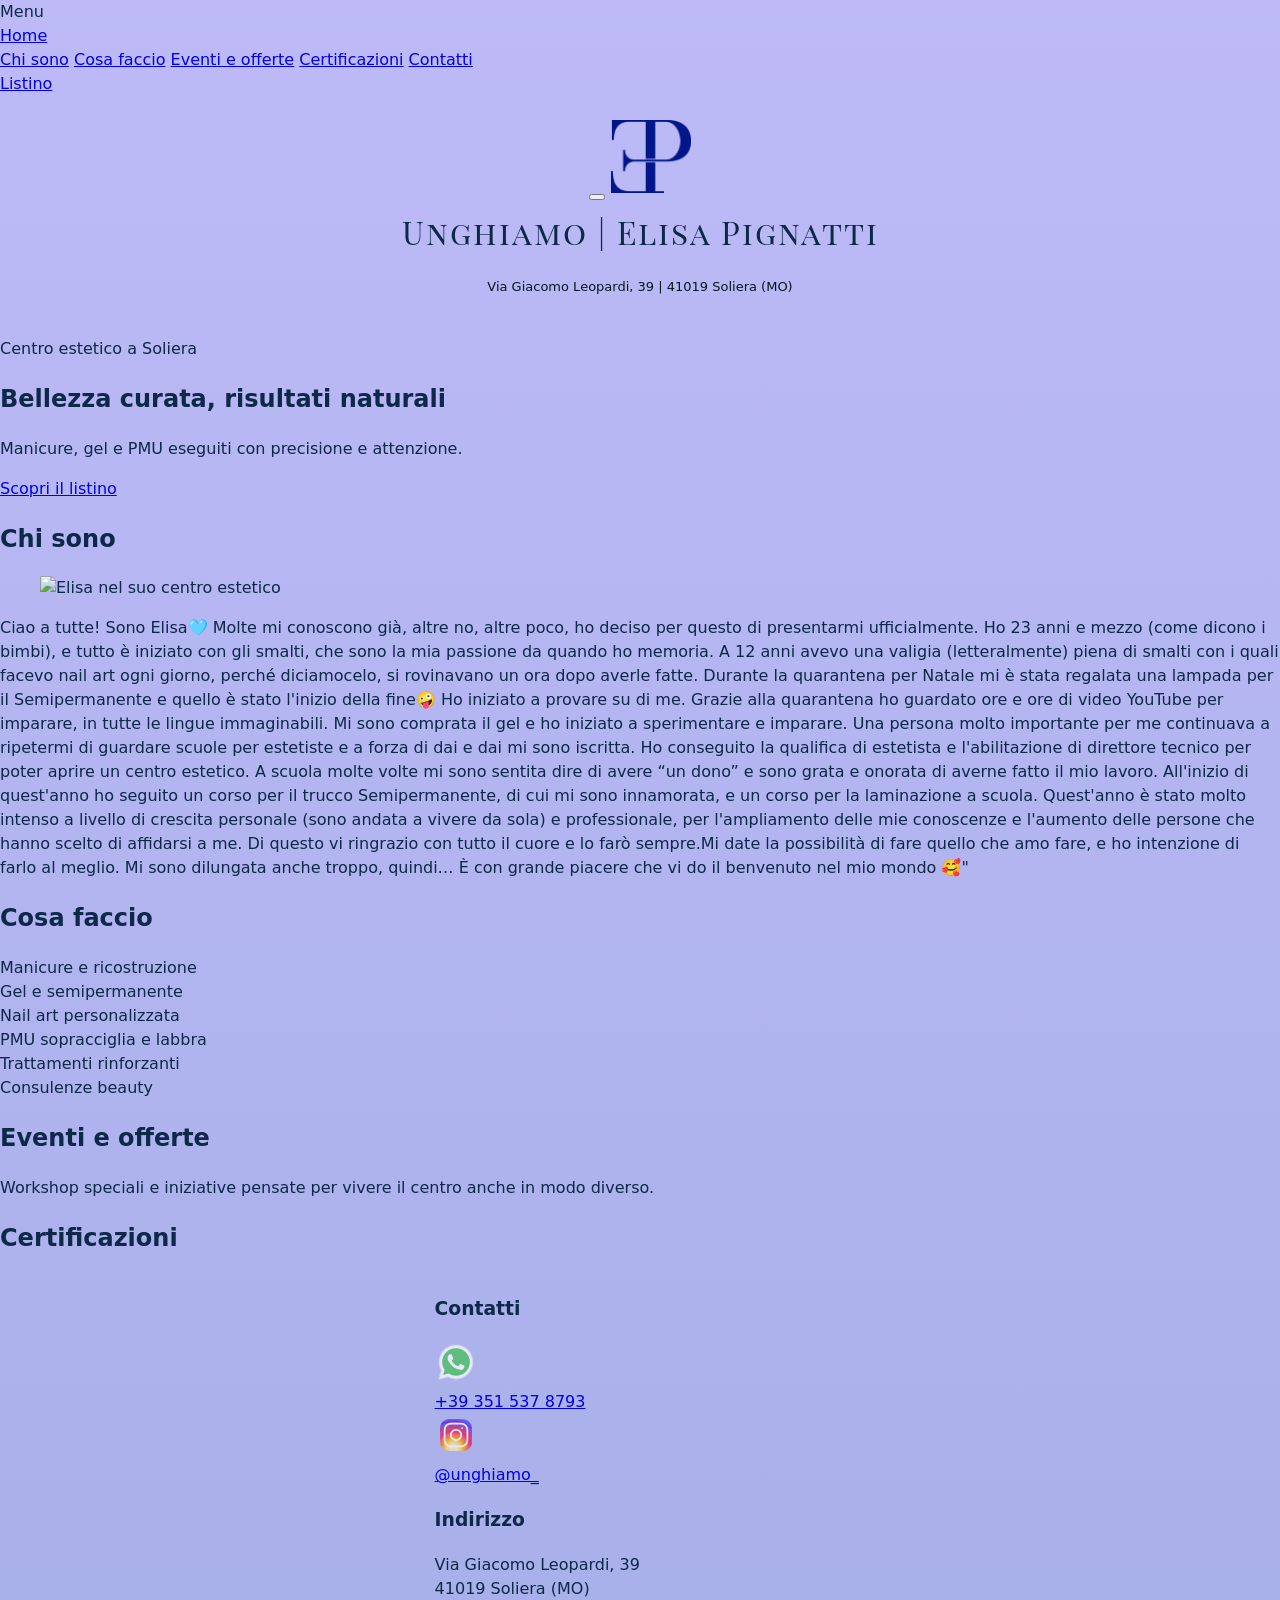
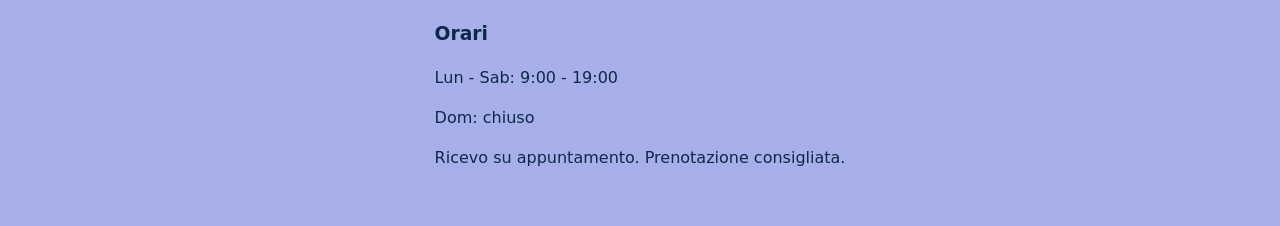
==== home.html @ ced4de05 "small Changes" ====
<!DOCTYPE html>
<html lang="it">

<head>
  <meta charset="UTF-8" />
  <meta name="viewport" content="width=device-width, initial-scale=1.0" />

  <title>Unghiamo | Elisa Pignatti</title>

  <link href="https://fonts.googleapis.com/css2?family=Playfair+Display+SC&display=swap" rel="stylesheet">
  <link rel="stylesheet" href="style.css">

  <meta name="theme-color" content="#F1E4DC">
  <meta name="apple-mobile-web-app-status-bar-style" content="black-translucent">

  <!-- Umami Analytics -->
  <script
    defer
    src="https://cloud.umami.is/script.js"
    data-website-id="d5955fa0-bba7-43d1-929b-6f62bb11d097">
  </script>
</head>

<body id="top">
  <div class="menu-overlay" id="menuOverlay"></div>
  <nav class="mobile-menu" id="mobileMenu" aria-hidden="true">
    <div class="menu-header">
      <span>Menu</span>
    </div>
    <div class="menu-group">
      <a href="#top" class="menu-primary" aria-current="page">Home</a>
      <div class="menu-subnav">
        <a href="#chi-sono" class="menu-subitem">Chi sono</a>
        <a href="#servizi" class="menu-subitem">Cosa faccio</a>
        <a href="#eventi" class="menu-subitem">Eventi e offerte</a>
        <a href="#certificazioni" class="menu-subitem">Certificazioni</a>
        <a href="#contatti" class="menu-subitem">Contatti</a>
      </div>
    </div>
    <div class="menu-group">
      <a href="index.html" class="menu-primary">Listino</a>
    </div>
  </nav>

  <header class="header">
    <button class="menu-toggle" id="menuToggle" aria-label="Apri menu" aria-controls="mobileMenu" aria-expanded="false">
      <span></span>
      <span></span>
      <span></span>
    </button>
    <img src="logo.png" alt="Logo Unghiamo" class="logo">
    <h1 class="site-title">Unghiamo | Elisa Pignatti</h1>
    <div class="address">Via Giacomo Leopardi, 39 | 41019 Soliera (MO)</div>
  </header>

  <main>
    <section class="hero">
      <div class="container">
        <p class="eyebrow">Centro estetico a Soliera</p>
        <h2>Bellezza curata, risultati naturali</h2>
        <p class="hero-text">Manicure, gel e PMU eseguiti con precisione e attenzione.</p>
        <div class="hero-actions">
          <a class="btn btn-primary" href="index.html">Scopri il listino</a>
        </div>
      </div>
    </section>

    <section class="section" id="chi-sono">
      <div class="container">
        <div class="section-head">
          <h2>Chi sono</h2>
        </div>
        <div class="about-grid">
          <figure class="section-media">
            <img src="Img_ChiSono.png" alt="Elisa nel suo centro estetico" class="section-photo">
          </figure>
          <div class="about-copy">
            <p>Ciao a tutte! Sono Elisa🩵

              Molte mi conoscono già, altre no, altre poco, ho deciso per questo di presentarmi ufficialmente.
              Ho 23 anni e mezzo (come dicono i bimbi), e tutto è iniziato con gli smalti, che sono la mia passione da quando ho memoria.

              A 12 anni avevo una valigia (letteralmente) piena di smalti con i quali facevo nail art ogni giorno, perché diciamocelo, si rovinavano un ora dopo averle fatte.

              Durante la quarantena per Natale mi è stata regalata una lampada per il Semipermanente e quello è stato l'inizio della fine🤪
              Ho iniziato a provare su di me. Grazie alla quarantena ho guardato ore e ore di video YouTube per imparare, in tutte le lingue immaginabili. Mi sono comprata il gel e ho iniziato a sperimentare e imparare.

              Una persona molto importante per me continuava a ripetermi di guardare scuole per estetiste e a forza di dai e dai mi sono iscritta.
              Ho conseguito la qualifica di estetista e l'abilitazione di direttore tecnico per poter aprire un centro estetico.

              A scuola molte volte mi sono sentita dire di avere “un dono” e sono grata e onorata di averne fatto il mio lavoro.

              All'inizio di quest'anno ho seguito un corso per il trucco Semipermanente, di cui mi sono innamorata, e un corso per la laminazione a scuola.

              Quest'anno è stato molto intenso a livello di crescita personale (sono andata a vivere da sola) e professionale, per l'ampliamento delle mie conoscenze e l'aumento delle persone che hanno scelto di affidarsi a me.
              Di questo vi ringrazio con tutto il cuore e lo farò sempre.Mi date la possibilità di fare quello che amo fare, e ho intenzione di farlo al meglio.

              Mi sono dilungata anche troppo, quindi…
              È con grande piacere che vi do il benvenuto nel mio mondo 🥰"</p>
          </div>
        </div>
      </div>
    </section>

    <section class="section" id="servizi">
      <div class="container">
        <div class="section-head">
          <h2>Cosa faccio</h2>
        </div>
        <div class="service-grid">
          <div class="service-item">Manicure e ricostruzione</div>
          <div class="service-item">Gel e semipermanente</div>
          <div class="service-item">Nail art personalizzata</div>
          <div class="service-item">PMU sopracciglia e labbra</div>
          <div class="service-item">Trattamenti rinforzanti</div>
          <div class="service-item">Consulenze beauty</div>
        </div>
      </div>
    </section>

    <section class="section section-alt" id="eventi">
      <div class="container">
        <div class="section-head">
          <h2>Eventi e offerte</h2>
          <p>Workshop speciali e iniziative pensate per vivere il centro anche in modo diverso.</p>
        </div>
        <div class="cards" id="eventsGrid"></div>
      </div>
    </section>

    <section class="section" id="certificazioni">
      <div class="container">
        <div class="section-head">
          <h2>Certificazioni</h2>
        </div>
        <div class="cert-gallery"></div>
      </div>
    </section>
  </main>

  <footer class="site-footer" id="contatti">
    <div class="container">
      <div class="footer-grid">
        <div class="footer-block">
          <h3>Contatti</h3>
          <div class="footer-line">
            <div class="social-row">
              <a href="https://wa.me/393515378793" target="_blank" aria-label="Contatta su WhatsApp" onclick="window.umami && umami.track('Click WhatsApp')">
                <img src="icons/icons8-whatsapp.svg" alt="WhatsApp">
              </a>
            </div>
            <a class="footer-link" href="tel:+393515378793">+39 351 537 8793</a>
          </div>
          <div class="footer-line">
            <div class="social-row">
              <a href="https://www.instagram.com/unghiamo_" target="_blank" aria-label="Instagram" onclick="window.umami && umami.track('Click Instagram')">
                <img src="icons/icons8-instagram.svg" alt="Instagram">
              </a>
            </div>
            <a class="footer-link" href="https://www.instagram.com/unghiamo_" target="_blank" onclick="window.umami && umami.track('Click Instagram')">@unghiamo_</a>
          </div>
        </div>
        <div class="footer-block">
          <h3>Indirizzo</h3>
          <p>Via Giacomo Leopardi, 39<br>41019 Soliera (MO)</p>
        </div>
        <div class="footer-block">
          <h3>Orari</h3>
          <p>Lun - Sab: 9:00 - 19:00</p>
          <p>Dom: chiuso</p>
        </div>
      </div>
      <div class="footer-bottom">
        <p class="footer-note">Ricevo su appuntamento. Prenotazione consigliata.</p>
      </div>
    </div>
  </footer>

  <script src="script.js"></script>
</body>

</html>
---- style.css ----
:root {
  /* Esempio 1: Petrolio attuale */
  /*
  --bg-color: linear-gradient(180deg,#0C5A5E 0%, #073E44 100%);
  --card-bg: rgba(244,239,230,.08);
  --card-bg-active: rgba(244,239,230,.14);
  --text-main: #F4F1EC;
  --text-secondary: #C8C3B7;
  --filter-bg: #E8DFD2;
  --filter-text: #0F3F3C;
  --filter-bg-active: #1E6F6A;
  --filter-text-active: #F4EFE6;
  */

  /* Esempio 2: Navy con beige */
  /*
  --bg-color: linear-gradient(180deg,#1A2A3A 0%, #0F1A24 100%);
  --card-bg: rgba(245,240,220,.08);
  --card-bg-active: rgba(245,240,220,.14);
  --text-main: #F5F0E0;
  --text-secondary: #C8BFA0;
  --filter-bg: #E5D5B8;
  --filter-text: #1A2A3A;
  --filter-bg-active: #2C3E50;
  --filter-text-active: #F5F0E0;
  */

  /* Esempio 3: Ottanio con bianco panna */
  /*
  --bg-color: linear-gradient(180deg,#2C4A3E 0%, #1A2F26 100%);
  --card-bg: rgba(250,245,240,.08);
  --card-bg-active: rgba(250,245,240,.14);
  --text-main: #F9F5F0;
  --text-secondary: #D4C4B0;
  --filter-bg: #E8D5C0;
  --filter-text: #2C4A3E;
  --filter-bg-active: #3D5A4A;
  --filter-text-active: #F9F5F0;
  */

  /* Esempio 4: Blu scuro con crema */
  /*
  --bg-color: linear-gradient(180deg,#1E3A5F 0%, #0F1F3F 100%);
  --card-bg: rgba(248,242,230,.08);
  --card-bg-active: rgba(248,242,230,.14);
  --text-main: #F8F2E0;
  --text-secondary: #D0BFA0;
  --filter-bg: #E6D4B8;
  --filter-text: #1E3A5F;
  --filter-bg-active: #2E4A6F;
  --filter-text-active: #F8F2E0;
  */

  /* Esempio 5: Petrolio chiaro con beige */
  /*
  --bg-color: linear-gradient(180deg,#2E6B5E 0%, #1F4A42 100%);
  --card-bg: rgba(246,240,225,.08);
  --card-bg-active: rgba(246,240,225,.14);
  --text-main: #F6F0E5;
  --text-secondary: #C9BFA5;
  --filter-bg: #E9D8C0;
  --filter-text: #2E6B5E;
  --filter-bg-active: #3F7B6E;
  --filter-text-active: #F6F0E5;
  */

  /* Esempio 6: Navy con bianco caldo */
  /*
  --bg-color: linear-gradient(180deg,#1B2B3C 0%, #0E1A26 100%);
  --card-bg: rgba(249,244,235,.08);
  --card-bg-active: rgba(249,244,235,.14);
  --text-main: #F9F4E5;
  --text-secondary: #D2C5A5;
  --filter-bg: #E7D6B5;
  --filter-text: #1B2B3C;
  --filter-bg-active: #2B3B4C;
  --filter-text-active: #F9F4E5;
 */

  /* Esempio 7: Ottanio scuro con beige chiaro */
  /*
  --bg-color: linear-gradient(180deg,#1F3A2E 0%, #0F241C 100%);
  --card-bg: rgba(247,242,230,.08);
  --card-bg-active: rgba(247,242,230,.14);
  --text-main: #F7F2E0;
  --text-secondary: #CDBFA0;
  --filter-bg: #E5D0B0;
  --filter-text: #1F3A2E;
  --filter-bg-active: #2F4A3E;
  --filter-text-active: #F7F2E0;
   */

  /* Esempio 8: Blu profondo con panna */
  /*
  --bg-color: linear-gradient(180deg,#0F2A4A 0%, #071532 100%);
  --card-bg: rgba(250,248,240,.08);
  --card-bg-active: rgba(250,248,240,.14);
  --text-main: #FAF8F0;
  --text-secondary: #D5CBB0;
  --filter-bg: #E9D8C5;
  --filter-text: #0F2A4A;
  --filter-bg-active: #1F3A5A;
  --filter-text-active: #FAF8F0;
  */

  /* Esempio 9: Petrolio con beige dorato */
  /*
  --bg-color: linear-gradient(180deg,#0A5A50 0%, #063A34 100%);
  --card-bg: rgba(245,238,220,.08);
  --card-bg-active: rgba(245,238,220,.14);
  --text-main: #F5EEE0;
  --text-secondary: #C8B895;
  --filter-bg: #E4C8A0;
  --filter-text: #0A5A50;
  --filter-bg-active: #1A6A60;
  --filter-text-active: #F5EEE0;
  */

  /* Esempio 10: Navy con crema */
   /*
  --bg-color: linear-gradient(180deg,#1C2E3F 0%, #0D1B27 100%);
  --card-bg: rgba(248,245,235,.08);
  --card-bg-active: rgba(248,245,235,.14);
  --text-main: #F8F5E5;
  --text-secondary: #CFBFA5;
  --filter-bg: #E6D3B5;
  --filter-text: #1C2E3F;
  --filter-bg-active: #2C3E4F;
  --filter-text-active: #F8F5E5;
   */

  /* Variabili attuali (petrolio) */
   /*
  --bg-color: linear-gradient(180deg,#0C5A5E 0%, #073E44 100%);
  --card-bg: rgba(244,239,230,.08);
  --card-bg-active: rgba(244, 239, 230, 0.14);
  --text-main: #F4F1EC;
  --text-secondary: #C8C3B7;
  --filter-bg: #E8DFD2;
  --filter-text: #0F3F3C;
  --filter-bg-active: #1E6F6A;
  --filter-text-active: #F4EFE6;
   */

  /* Esempio 11: Blu notte + oro */
  /*
  --bg-color: linear-gradient(180deg,#06074e 0%, #051024 100%);
  --card-bg: rgba(250,245,230,.08);
  --card-bg-active: rgba(250,245,230,.14);
  --text-main: #D4AF37;
  --text-secondary: #B3952B;
  --filter-bg: #f1c69a;
  --filter-text: #0A1A2E;
  --filter-bg-active: #091623;
  --filter-text-active: #D4AF37;
  */

  /* Esempio 12: Oro sfondo, blu notte testo */
  /*
  --bg-color: linear-gradient(180deg,#D4AF37 0%, #B8952B 100%);
  --card-bg: rgba(10,26,46,.08);
  --card-bg-active: rgba(10,26,46,.14);
  --text-main: #0A1A2E;
  --text-secondary: #071623;
  --filter-bg: #FAF0E6;
  --filter-text: #0A1A2E;
  --filter-bg-active: #D4AF37;
  --filter-text-active: #0A1A2E;
 */

  /* Esempio 13: Blu notte + rosa cipria */
  /*
  --bg-color: linear-gradient(180deg,#06082b 0%, #051024 100%);
  --card-bg: rgba(250,245,245,.08);
  --card-bg-active: rgba(250,245,245,.14);
  --text-main: #F2D1C9;
  --text-secondary: #D8B0A8;
  --filter-bg: #F8E8E4;
  --filter-text: #0A1A2E;
  --filter-bg-active: #091623;
  --filter-text-active: #F2D1C9;
  */

  /* Esempio 14: Rosa cipria sfondo, blu notte testo */
  /*
  --bg-color: linear-gradient(180deg,#F2D1C9 0%, #E6C2B8 100%);
  --card-bg: #e7ad9ea5;
  --card-bg-active: #e7ad9ea5;
  --text-main: #0A1A2E;
  --text-secondary: #071623;
  --filter-bg: #F8E8E4;
  --filter-text: #0A1A2E;
  --filter-bg-active: #F2D1C9;
  --filter-text-active: #0A1A2E;
  */

  /* Esempio 15: Blu notte + beige caldo */
  /*
  --bg-color: linear-gradient(180deg,#0A1A2E 0%, #051024 100%);
  --card-bg: rgba(245,240,225,.08);
  --card-bg-active: rgba(245,240,225,.14);
  --text-main: #E4D1B0;
  --text-secondary: #CBB89A;
  --filter-bg: #F5EAE0;
  --filter-text: #0A1A2E;
  --filter-bg-active: #091623;
  --filter-text-active: #E4D1B0;
  */

  /* Esempio 16: Beige caldo sfondo, blu notte testo */
  /*
  --bg-color: linear-gradient(180deg,#E4D1B0 0%, #DAC8A3 100%);
  --card-bg: rgba(10,26,46,.08);
  --card-bg-active: rgba(10,26,46,.14);
  --text-main: #0A1A2E;
  --text-secondary: #071623;
  --filter-bg: #F5EAE0;
  --filter-text: #0A1A2E;
  --filter-bg-active: #E4D1B0;
  --filter-text-active: #0A1A2E;
  */


  /* Esempio 17: Blu notte + legno */
  /*
  --bg-color: linear-gradient(180deg,#0b0a2e 0%, #051024 100%);
  --card-bg: rgba(235,220,200,.08);
  --card-bg-active: rgba(235,220,200,.14);
  --text-main: #8B6D5C;
  --text-secondary: #7A5B4A;
  --filter-bg: #F0E4DA;
  --filter-text: #0A1A2E;
  --filter-bg-active: #091623;
  --filter-text-active: #8B6D5C;
  */
  
  /* Esempio 18: Legno sfondo, blu notte testo */
  /*
  --bg-color: linear-gradient(180deg,#8B6D5C 0%, #7A5B4A 100%);
  --card-bg: rgba(10,26,46,.08);
  --card-bg-active: rgba(10,26,46,.14);
  --text-main: #0A1A2E;
  --text-secondary: #071623;
  --filter-bg: #F0E4DA;
  --filter-text: #0A1A2E;
  --filter-bg-active: #8B6D5C;
  --filter-text-active: #0A1A2E;
*/

  /* image shadow / outline */
  --image-shadow: 0 0 12px rgba(0,0,0,0.3);
  --radius: 16px;
  --transition: 0.25s ease;

  /* alternate colour sets – uncomment one at a time to test */
  /*
  --bg-color: linear-gradient(180deg,#203A4C 0%, #122933 100%);
  --card-bg: rgba(232,229,221,.08);
  --card-bg-active: rgba(232,229,221,.14);
  --text-main: #E8E6E1;
  --text-secondary: #BBB3A0;
  --filter-bg: #DDD6C3;
  --filter-text: #203A4C;
  --filter-bg-active: #1A2C33;
  --filter-text-active: #E8E6E1;
*/

/*
  --bg-color: linear-gradient(180deg,#dac9b3 0%, #c2ae9e 100%);
  --card-bg: rgba(250,245,240,.08);
  --card-bg-active: rgba(250,245,240,.14);
  --text-main: #172052;
  --text-secondary: #172052;
  --filter-bg: #c4b096;
  --filter-text: #172052;
  --filter-bg-active: #d3bb9c;
  --filter-text-active: #3A3832;
*/

/*
  --bg-color: linear-gradient(180deg,#0C5A5E 0%, #063338 100%);
  --card-bg: rgba(244,239,230,.08);
  --card-bg-active: rgba(244, 239, 230, 0.14);
  --text-main: #F4F1EC;
  --text-secondary: #C8C3B7;
  --filter-bg: #E8DFD2;
  --filter-text: #0F3F3C;
  --filter-bg-active: #1E6F6A;
  --filter-text-active: #F4EFE6;
*/

  --bg-color: linear-gradient(180deg, #bdbaf7 0%, #a6afe8 100%);
  --footer-color: #a6afe8;
  --card-bg: rgba(255, 255, 255, 0.297);
  --card-bg-active: rgba(255, 255, 255, 0.444);
  --text-main: #0e2849;
  --text-secondary: #071623;
  --filter-bg: #ffffff34;
  --filter-text: #0e2849;
  --filter-bg-active: #fbfbfb71;
  --filter-text-active: #0e2849;

}

* { box-sizing: border-box; }

html {
  background-color: var(--footer-color);
}

body {
  margin: 0;
  font-family: 'Inter', system-ui, sans-serif;
  min-height: 100svh;
  line-height: 1.5;
  background-color: var(--footer-color);
  background-image: var(--bg-color);
  color: var(--text-main);
  overscroll-behavior: none;
}

/* HEADER */
.header {
  padding: 24px 16px;
  text-align: center;
}
.logo {
  max-width: 80px;
  margin-bottom: 4px;
}
.site-title {
  margin-top: 4px;
  font-family: 'Playfair Display SC', serif;
  letter-spacing: 2px;
  font-weight: 500;
}
.address {
  font-size: 13px;
  color: var(--text-secondary);
}

/* FILTRI */
.filters {
  display: flex;
  gap: 12px;
  padding: 12px 16px;
  overflow-x: auto;
}
.filter-btn {
  min-width: auto;
  padding: 12px 16px;
  height: auto;
  font-weight: 500;
  font-size: 15px;
  border-radius: var(--radius);
  border: none;
  background: var(--filter-bg);
  color: var(--filter-text);
  display: flex;
  align-items: center;        /* centro verticale */
  justify-content: center;    /* centro orizzontale */
  white-space: nowrap;        /* 🔥 niente a capo */
  cursor: pointer;
  transition: transform var(--transition), box-shadow var(--transition);
}
.filter-btn.active {
  transform: translateY(-2px);
  font-weight: 700;
  font-size: 16px;
  background: var(--filter-bg-active);
  color: var(--filter-text-active);
  box-shadow: 0 0px 15px rgba(0,0,0,0.25);
}

/* CONTENUTO */
.treatments {
  padding: 16px;
}

/* CARD */
.category {
  background: var(--card-bg);
  border-radius: var(--radius);
  margin-bottom: 12px;
  overflow: hidden;
}
.category.open {
  background: var(--card-bg-active);
}

/* HEADER CARD */
.category-header {
  width: 100%;
  padding: 16px;
  background: none;
  border: none;
  color: var(--text-main);
  display: flex;
  align-items: center;
  font-size: 18px;
  cursor: pointer;
}
.category-header .left {
  display: flex;
  align-items: center;
  gap: 8px;
}
.section-price {
  font-size: 14px;
  opacity: 0.7;
}

.toggle {
  margin-left: auto;
  font-size: 22px;
  transform: rotate(90deg);
  transition: transform var(--transition);
  opacity: 0.7;
}
.category.open .toggle {
  transform: rotate(-90deg);
}

/* ACCORDION */
.category-content {
  display: none;
  padding: 0 16px 16px;
  opacity: 0;
  transform: translateY(-6px);
}
.category.open .category-content {
  display: block;
  animation: accordionOpen 0.25s ease forwards;
}
@keyframes accordionOpen {
  to {
    opacity: 1;
    transform: translateY(0);
  }
}

/* TRATTAMENTI */
.treatment {
  margin-top: 14px;
  cursor: pointer;
}
.treatment-header {
  display: flex;
  justify-content: space-between;
  align-items: center;
}

.treatment-right {
  display: flex;
  align-items: center;
  gap: 8px;
}

.open-icon {
  font-size: 18px;
  opacity: 0.4;
  transition: transform 0.2s ease, opacity 0.2s ease;
}

.info-icon {
  width: 12px;
  height: 12px;
  border: 1.5px solid currentColor;
  border-radius: 50%;
  font-size: 8px;
  font-weight: 600;
  display: inline-flex;
  align-items: center;
  justify-content: center;
  opacity: 0.45;
  transition: opacity 0.2s ease, transform 0.2s ease;
}

.treatment:hover .open-icon {
  transform: scale(1.1);
  opacity: 0.8;
}

.treatment-name {
  font-weight: 400;
  display: inline-flex;
  align-items: center;
  gap: 6px;
}
.duration {
  font-size: 13px;
  color: var(--text-secondary);
}

/* NOTE */
.section-note {
  margin-top: 14px;
  font-size: 13px;
  color: var(--text-secondary);
  opacity: 0.85;
  line-height: 1.4;
}

/* FOOTER */
.footer {
  padding: 24px 16px;
  text-align: center;
  font-size: 20px;
  color: var(--text-secondary);
}

/* MODAL */
.modal {
  position: fixed;
  inset: 0;
  background: rgba(0,0,0,0.6);
  display: none;
  align-items: center;
  justify-content: center;
  z-index: 999;
}
.modal.open {
  display: flex;
}

/* QUI È LA DIFFERENZA */
.modal-content {
  /* same background as main page for consistency */
  background: var(--bg-color);
  color: var(--text-main);
  width: 100%;
  height: 100%;
  padding: 20px;
  overflow-y: auto;
  animation: modalUp 0.25s ease;
}
@keyframes modalUp {
  from { transform: translateY(30px); opacity: 0; }
  to { transform: translateY(0); opacity: 1; }
}

.modal-close {
  background: none;
  border: none;
  color: #F4EFE6;
  font-size: 28px;
  position: absolute;
  top: 16px;
  right: 16px;
  cursor: pointer;
}

/* keep the treatment image from growing too large */
.modal-image {
  width: 100%;
  max-width: 200px;
  display: block;
  margin: 40px auto 20px;
}

.modal-meta {
  text-align: center;
  font-size: 14px;
  opacity: 0.8;
  margin-bottom: 16px;
}

#modalTitle {
  text-align: center;
  margin-bottom: 8px;
}

.whatsapp-float {
  position: static;
  width: auto;
  height: auto;
  background: none;
  box-shadow: none;
}

.whatsapp-float img {
  width: 42px;
  opacity: 0.75;
  transition: opacity 0.2s ease, transform 0.2s ease;
}

.whatsapp-float:hover img {
  opacity: 1;
  transform: scale(1.05);
}

.site-footer {
  margin: 0px 0 40px;
  display: flex;
  justify-content: center;
  gap: 20px;
}

.site-footer img {
  width: 42px;
  opacity: 0.7;
  transition: opacity 0.2s ease;
}

.site-footer img:hover {
  opacity: 1;
  transform: scale(1.1);
}

.instagram-link img {
  width: 42px;
  opacity: 0.75;
  transition: opacity 0.2s ease, transform 0.2s ease;
}

.instagram-link:hover img {
  opacity: 1;
  transform: scale(1.05);
}
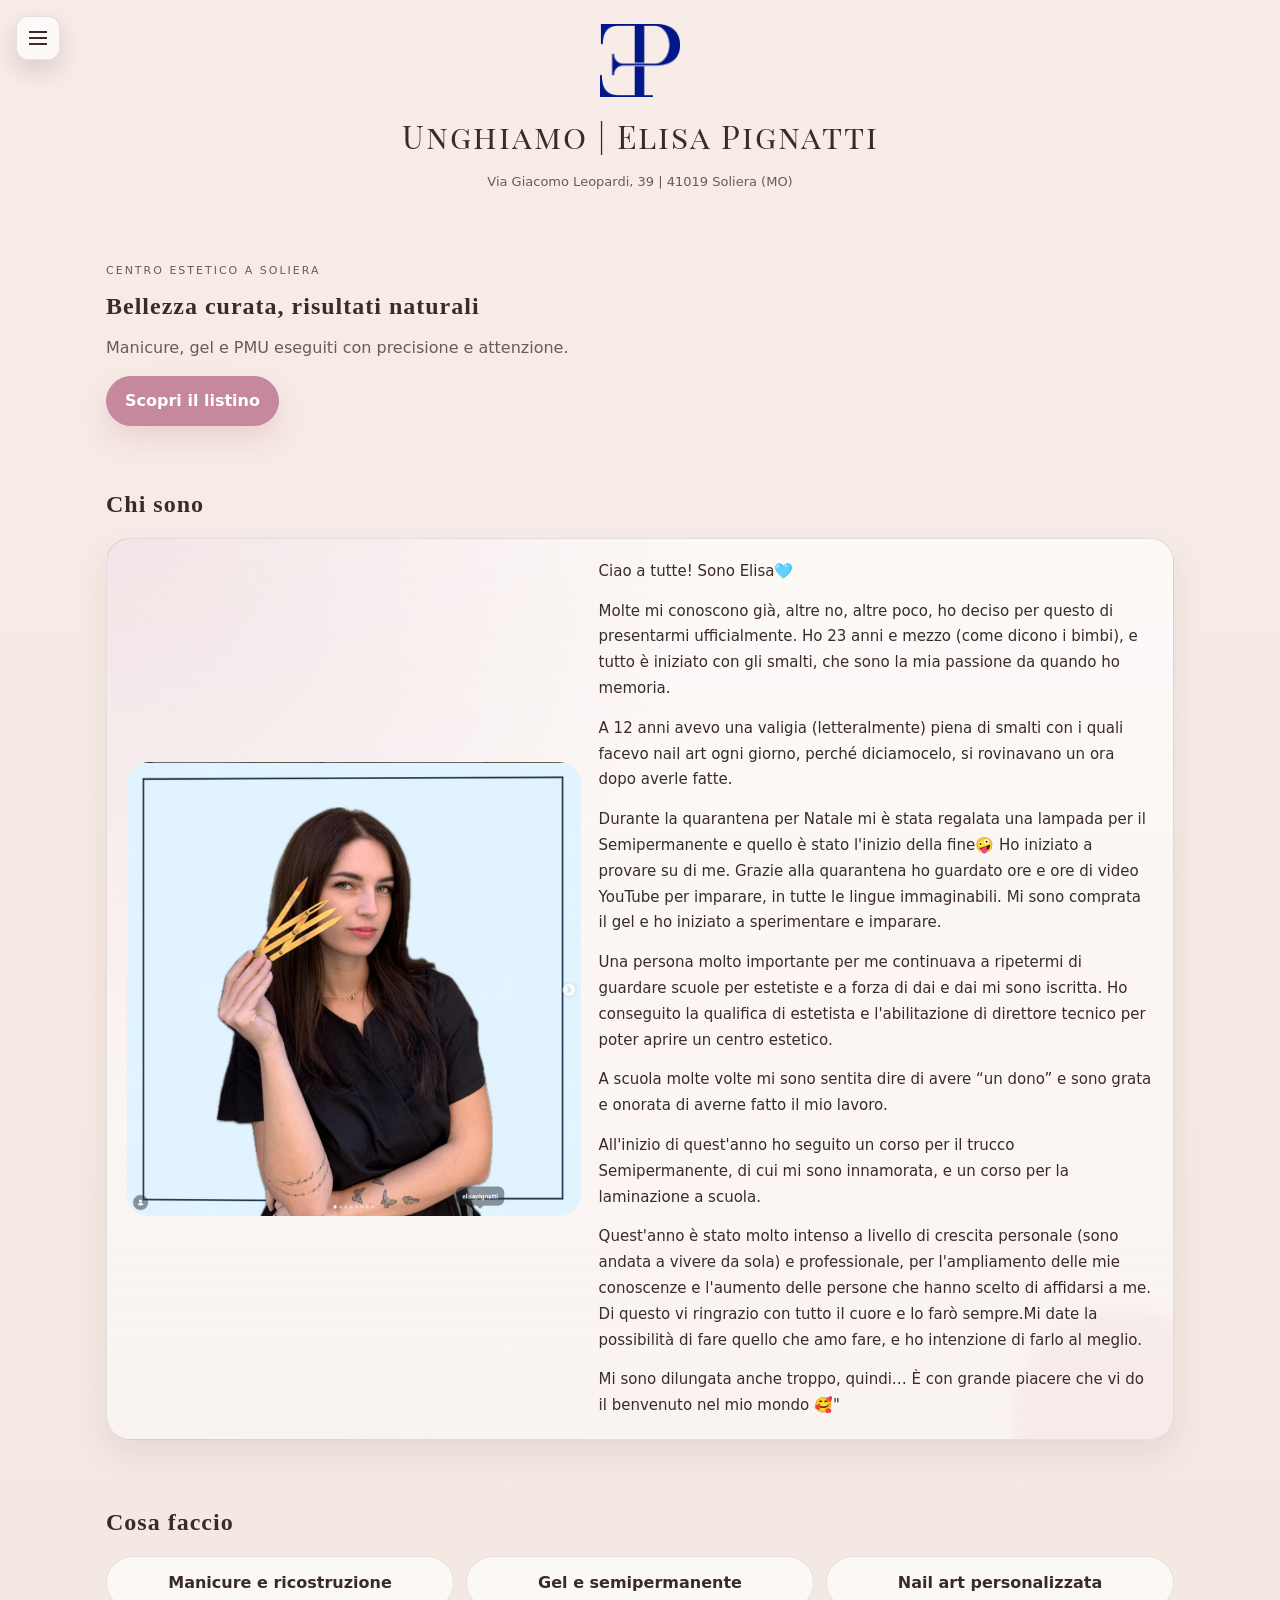
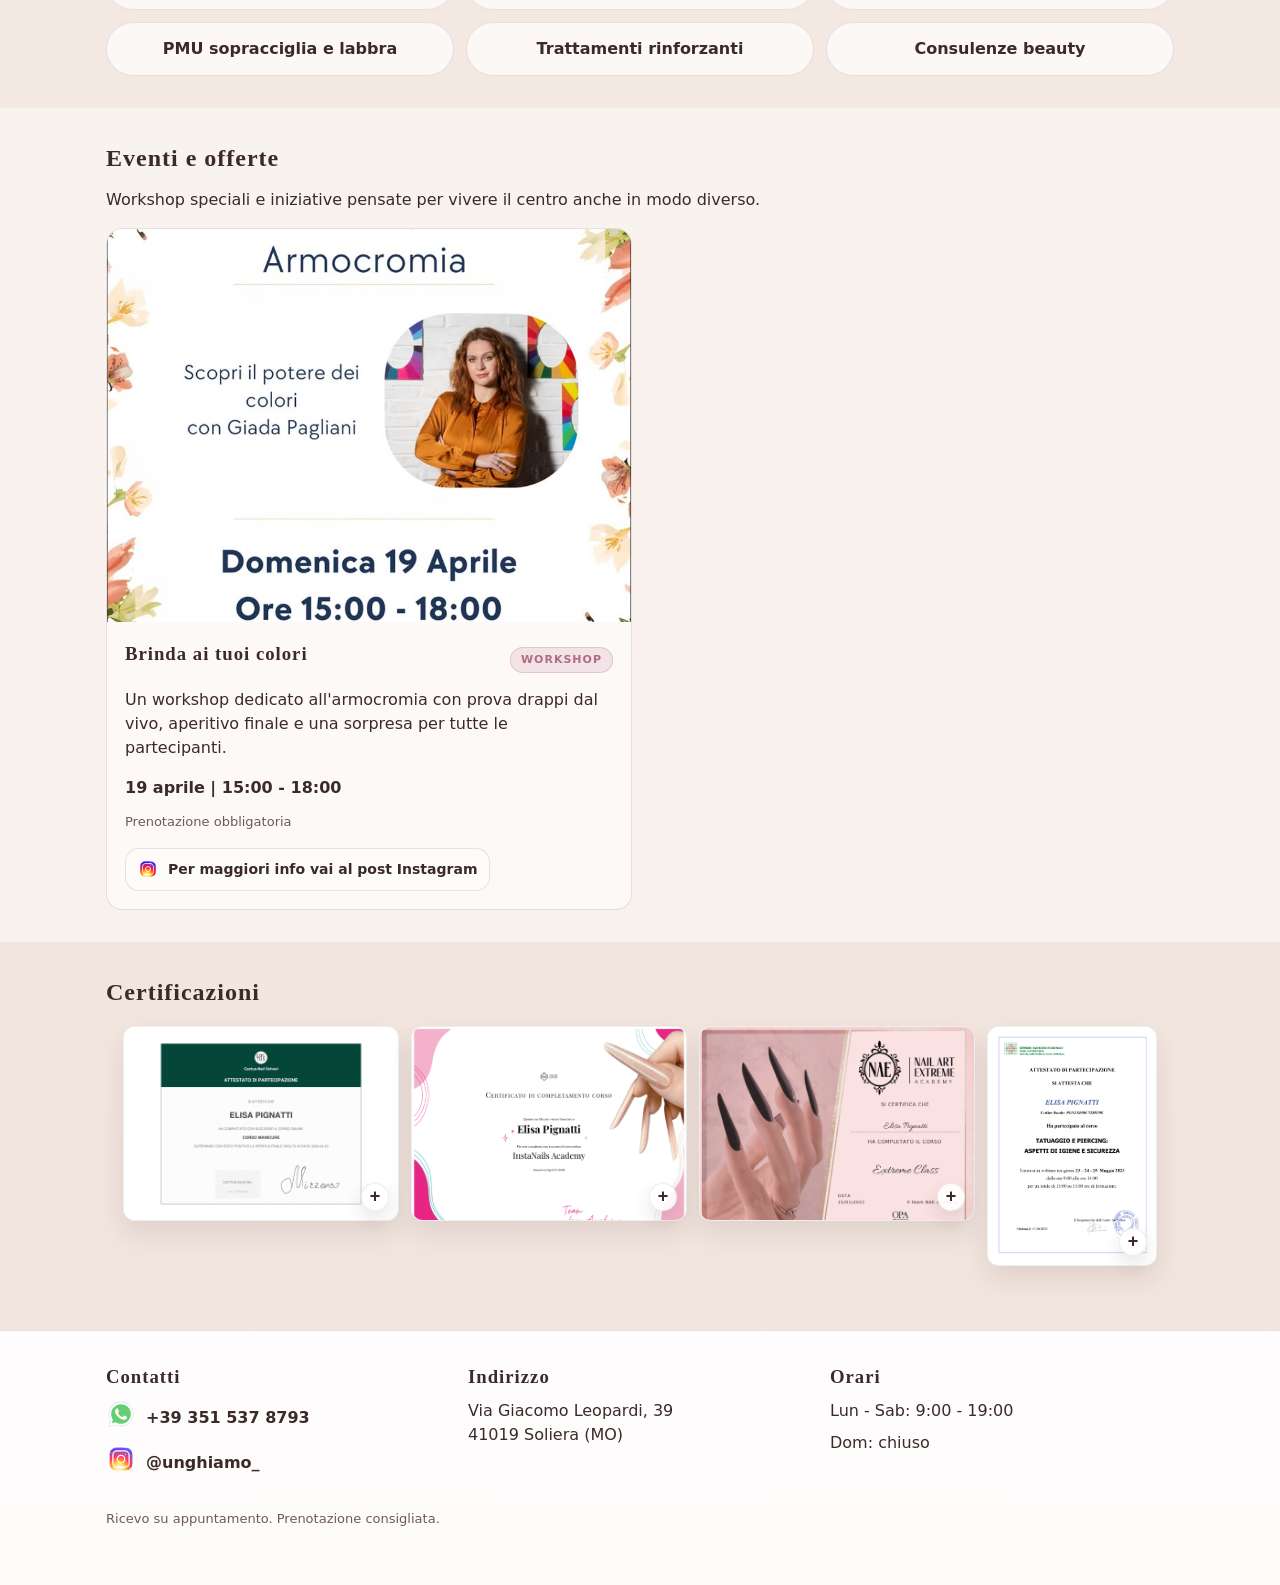
==== commit ea5c8bcd: "minor change" ====
--- a/home.html
+++ b/home.html
@@ -12,13 +12,7 @@
 
   <meta name="theme-color" content="#F1E4DC">
   <meta name="apple-mobile-web-app-status-bar-style" content="black-translucent">
-
-  <!-- Umami Analytics -->
-  <script
-    defer
-    src="https://cloud.umami.is/script.js"
-    data-website-id="d5955fa0-bba7-43d1-929b-6f62bb11d097">
-  </script>
+  <script src="site-config.js"></script>
 </head>
 
 <body id="top">
@@ -48,7 +42,7 @@
       <span></span>
       <span></span>
     </button>
-    <img src="logo.png" alt="Logo Unghiamo" class="logo">
+    <img src="Immagini/Generiche/logo.png" alt="Logo Unghiamo" class="logo">
     <h1 class="site-title">Unghiamo | Elisa Pignatti</h1>
     <div class="address">Via Giacomo Leopardi, 39 | 41019 Soliera (MO)</div>
   </header>
@@ -72,30 +66,22 @@
         </div>
         <div class="about-grid">
           <figure class="section-media">
-            <img src="Img_ChiSono.png" alt="Elisa nel suo centro estetico" class="section-photo">
+            <img src="Immagini/Generiche/Img_ChiSono.png" alt="Elisa nel suo centro estetico" class="section-photo">
           </figure>
           <div class="about-copy">
-            <p>Ciao a tutte! Sono Elisa🩵
-
-              Molte mi conoscono già, altre no, altre poco, ho deciso per questo di presentarmi ufficialmente.
-              Ho 23 anni e mezzo (come dicono i bimbi), e tutto è iniziato con gli smalti, che sono la mia passione da quando ho memoria.
-
-              A 12 anni avevo una valigia (letteralmente) piena di smalti con i quali facevo nail art ogni giorno, perché diciamocelo, si rovinavano un ora dopo averle fatte.
-
-              Durante la quarantena per Natale mi è stata regalata una lampada per il Semipermanente e quello è stato l'inizio della fine🤪
-              Ho iniziato a provare su di me. Grazie alla quarantena ho guardato ore e ore di video YouTube per imparare, in tutte le lingue immaginabili. Mi sono comprata il gel e ho iniziato a sperimentare e imparare.
-
-              Una persona molto importante per me continuava a ripetermi di guardare scuole per estetiste e a forza di dai e dai mi sono iscritta.
-              Ho conseguito la qualifica di estetista e l'abilitazione di direttore tecnico per poter aprire un centro estetico.
-
-              A scuola molte volte mi sono sentita dire di avere “un dono” e sono grata e onorata di averne fatto il mio lavoro.
-
-              All'inizio di quest'anno ho seguito un corso per il trucco Semipermanente, di cui mi sono innamorata, e un corso per la laminazione a scuola.
-
-              Quest'anno è stato molto intenso a livello di crescita personale (sono andata a vivere da sola) e professionale, per l'ampliamento delle mie conoscenze e l'aumento delle persone che hanno scelto di affidarsi a me.
-              Di questo vi ringrazio con tutto il cuore e lo farò sempre.Mi date la possibilità di fare quello che amo fare, e ho intenzione di farlo al meglio.
-
-              Mi sono dilungata anche troppo, quindi…
+            <p>Ciao a tutte! Sono Elisa🩵</p>
+            <p>Molte mi conoscono già, altre no, altre poco, ho deciso per questo di presentarmi ufficialmente.
+              Ho 23 anni e mezzo (come dicono i bimbi), e tutto è iniziato con gli smalti, che sono la mia passione da quando ho memoria.</p>
+            <p>A 12 anni avevo una valigia (letteralmente) piena di smalti con i quali facevo nail art ogni giorno, perché diciamocelo, si rovinavano un ora dopo averle fatte.</p>
+            <p>Durante la quarantena per Natale mi è stata regalata una lampada per il Semipermanente e quello è stato l'inizio della fine🤪
+              Ho iniziato a provare su di me. Grazie alla quarantena ho guardato ore e ore di video YouTube per imparare, in tutte le lingue immaginabili. Mi sono comprata il gel e ho iniziato a sperimentare e imparare.</p>
+            <p>Una persona molto importante per me continuava a ripetermi di guardare scuole per estetiste e a forza di dai e dai mi sono iscritta.
+              Ho conseguito la qualifica di estetista e l'abilitazione di direttore tecnico per poter aprire un centro estetico.</p>
+            <p>A scuola molte volte mi sono sentita dire di avere “un dono” e sono grata e onorata di averne fatto il mio lavoro.</p>
+            <p>All'inizio di quest'anno ho seguito un corso per il trucco Semipermanente, di cui mi sono innamorata, e un corso per la laminazione a scuola.</p>
+            <p>Quest'anno è stato molto intenso a livello di crescita personale (sono andata a vivere da sola) e professionale, per l'ampliamento delle mie conoscenze e l'aumento delle persone che hanno scelto di affidarsi a me.
+              Di questo vi ringrazio con tutto il cuore e lo farò sempre.Mi date la possibilità di fare quello che amo fare, e ho intenzione di farlo al meglio.</p>
+            <p>Mi sono dilungata anche troppo, quindi…
               È con grande piacere che vi do il benvenuto nel mio mondo 🥰"</p>
           </div>
         </div>
@@ -133,7 +119,40 @@
         <div class="section-head">
           <h2>Certificazioni</h2>
         </div>
-        <div class="cert-gallery"></div>
+        <div class="cert-gallery">
+          <article class="cert-card cert-card-landscape">
+            <button class="cert-zoom cert-zoom-landscape" type="button" data-certificate-image="Immagini/Attestati/Attestato_CactusNailManicure.png" aria-label="Ingrandisci attestato Cactus Nail Manicure">
+              <div class="cert-preview-frame">
+                <img src="Immagini/Attestati/Attestato_CactusNailManicure.png" alt="Anteprima attestato Cactus Nail Manicure" class="cert-preview-image">
+              </div>
+              <span class="cert-zoom-icon" aria-hidden="true">+</span>
+            </button>
+          </article>
+          <article class="cert-card cert-card-landscape">
+            <button class="cert-zoom cert-zoom-landscape" type="button" data-certificate-image="Immagini/Attestati/Attestato_InstaNailsAcademy.png" aria-label="Ingrandisci attestato Insta Nails Academy">
+              <div class="cert-preview-frame">
+                <img src="Immagini/Attestati/Attestato_InstaNailsAcademy.png" alt="Anteprima attestato Insta Nails Academy" class="cert-preview-image">
+              </div>
+              <span class="cert-zoom-icon" aria-hidden="true">+</span>
+            </button>
+          </article>
+          <article class="cert-card cert-card-landscape">
+            <button class="cert-zoom cert-zoom-landscape" type="button" data-certificate-image="Immagini/Attestati/Attestato_NailArtExtremeAcademy.png" aria-label="Ingrandisci attestato Nail Art Extreme Academy">
+              <div class="cert-preview-frame">
+                <img src="Immagini/Attestati/Attestato_NailArtExtremeAcademy.png" alt="Anteprima attestato Nail Art Extreme Academy" class="cert-preview-image">
+              </div>
+              <span class="cert-zoom-icon" aria-hidden="true">+</span>
+            </button>
+          </article>
+          <article class="cert-card cert-card-portrait">
+            <button class="cert-zoom cert-zoom-portrait" type="button" data-certificate-image="Immagini/Attestati/Attestato_TatuaggioEPiercing.png" aria-label="Ingrandisci attestato Tatuaggio e Piercing">
+              <div class="cert-preview-frame">
+                <img src="Immagini/Attestati/Attestato_TatuaggioEPiercing.png" alt="Anteprima attestato Tatuaggio e Piercing" class="cert-preview-image">
+              </div>
+              <span class="cert-zoom-icon" aria-hidden="true">+</span>
+            </button>
+          </article>
+        </div>
       </div>
     </section>
   </main>
@@ -145,7 +164,7 @@
           <h3>Contatti</h3>
           <div class="footer-line">
             <div class="social-row">
-              <a href="https://wa.me/393515378793" target="_blank" aria-label="Contatta su WhatsApp" onclick="window.umami && umami.track('Click WhatsApp')">
+              <a href="https://wa.me/393515378793" target="_blank" aria-label="Contatta su WhatsApp" onclick="trackUmamiEvent('Click WhatsApp')">
                 <img src="icons/icons8-whatsapp.svg" alt="WhatsApp">
               </a>
             </div>
@@ -153,11 +172,11 @@
           </div>
           <div class="footer-line">
             <div class="social-row">
-              <a href="https://www.instagram.com/unghiamo_" target="_blank" aria-label="Instagram" onclick="window.umami && umami.track('Click Instagram')">
+              <a href="https://www.instagram.com/unghiamo_" target="_blank" aria-label="Instagram" onclick="trackUmamiEvent('Click Instagram')">
                 <img src="icons/icons8-instagram.svg" alt="Instagram">
               </a>
             </div>
-            <a class="footer-link" href="https://www.instagram.com/unghiamo_" target="_blank" onclick="window.umami && umami.track('Click Instagram')">@unghiamo_</a>
+            <a class="footer-link" href="https://www.instagram.com/unghiamo_" target="_blank" onclick="trackUmamiEvent('Click Instagram')">@unghiamo_</a>
           </div>
         </div>
         <div class="footer-block">
@@ -176,6 +195,15 @@
     </div>
   </footer>
 
+  <div class="modal cert-modal" id="certificateModal" aria-hidden="true">
+    <div class="modal-content cert-modal-content">
+      <button class="modal-close" id="closeCertificateModal" aria-label="Chiudi">&times;</button>
+      <div class="cert-modal-shell">
+        <img id="certificateViewer" class="cert-modal-viewer" src="" alt="Attestato ingrandito">
+      </div>
+    </div>
+  </div>
+
   <script src="script.js"></script>
 </body>
 
--- a/style.css
+++ b/style.css
@@ -1,4 +1,73 @@
 :root {
+  --font-display: 'Playfair Display SC', serif;
+  --font-body: 'Inter', system-ui, sans-serif;
+  --page-max: 1100px;
+
+  /* Palette 1: Rosa cipria + crema (soft beauty) */
+  /*
+  --bg-color: linear-gradient(180deg,#F7ECE8 0%, #F1E4DC 100%);
+  --footer-color: #F1E4DC;
+  --card-bg: rgba(255,255,255,0.55);
+  --card-bg-active: rgba(255,255,255,0.75);
+  --text-main: #3B2A2A;
+  --text-secondary: #6D5A57;
+  --filter-bg: rgba(255,255,255,0.7);
+  --filter-text: #3B2A2A;
+  --filter-bg-active: #F0D7D2;
+  --filter-text-active: #3B2A2A;
+  --accent: #C6889C;
+  --accent-strong: #B26C85;
+  --accent-contrast: #FFFFFF;
+  --surface: rgba(255,255,255,0.7);
+  --surface-strong: rgba(255,255,255,0.9);
+  --border-soft: rgba(59,42,42,0.12);
+  --shadow: 0 18px 40px rgba(59,42,42,0.2);
+  --ring: rgba(198,136,156,0.35);
+  */
+
+  /* Palette 2: Beige caldo + oro (luxury) */
+  /*
+  --bg-color: linear-gradient(180deg,#EFE3D2 0%, #E6D4BA 100%);
+  --footer-color: #E6D4BA;
+  --card-bg: rgba(255,255,255,0.5);
+  --card-bg-active: rgba(255,255,255,0.75);
+  --text-main: #3A2F2A;
+  --text-secondary: #6B5A50;
+  --filter-bg: rgba(255,255,255,0.65);
+  --filter-text: #3A2F2A;
+  --filter-bg-active: #EACAA0;
+  --filter-text-active: #3A2F2A;
+  --accent: #C9A646;
+  --accent-strong: #B18D2E;
+  --accent-contrast: #1F1A15;
+  --surface: rgba(255,255,255,0.7);
+  --surface-strong: rgba(255,255,255,0.92);
+  --border-soft: rgba(58,47,42,0.12);
+  --shadow: 0 18px 40px rgba(58,47,42,0.22);
+  --ring: rgba(201,166,70,0.35);
+  */
+
+  /* Palette 3: Blu notte + accento chiaro (professionale) */
+  /*
+  --bg-color: linear-gradient(180deg,#0E1A2B 0%, #081321 100%);
+  --footer-color: #081321;
+  --card-bg: rgba(255,255,255,0.08);
+  --card-bg-active: rgba(255,255,255,0.14);
+  --text-main: #F2F4F8;
+  --text-secondary: #B8C1CC;
+  --filter-bg: rgba(255,255,255,0.12);
+  --filter-text: #F2F4F8;
+  --filter-bg-active: rgba(255,255,255,0.22);
+  --filter-text-active: #F2F4F8;
+  --accent: #9CC4E4;
+  --accent-strong: #7AA8CF;
+  --accent-contrast: #0B1726;
+  --surface: rgba(255,255,255,0.08);
+  --surface-strong: rgba(255,255,255,0.16);
+  --border-soft: rgba(242,244,248,0.12);
+  --shadow: 0 18px 40px rgba(6,12,22,0.35);
+  --ring: rgba(156,196,228,0.35);
+  */
   /* Esempio 1: Petrolio attuale */
   /*
   --bg-color: linear-gradient(180deg,#0C5A5E 0%, #073E44 100%);
@@ -289,16 +358,24 @@
   --filter-text-active: #F4EFE6;
 */
 
-  --bg-color: linear-gradient(180deg, #bdbaf7 0%, #a6afe8 100%);
-  --footer-color: #a6afe8;
-  --card-bg: rgba(255, 255, 255, 0.297);
-  --card-bg-active: rgba(255, 255, 255, 0.444);
-  --text-main: #0e2849;
-  --text-secondary: #071623;
-  --filter-bg: #ffffff34;
-  --filter-text: #0e2849;
-  --filter-bg-active: #fbfbfb71;
-  --filter-text-active: #0e2849;
+  --bg-color: linear-gradient(180deg,#F7ECE8 0%, #F1E4DC 100%);
+  --footer-color: #F1E4DC;
+  --card-bg: rgba(255,255,255,0.55);
+  --card-bg-active: rgba(255,255,255,0.75);
+  --text-main: #3B2A2A;
+  --text-secondary: #6D5A57;
+  --filter-bg: rgba(255,255,255,0.7);
+  --filter-text: #3B2A2A;
+  --filter-bg-active: #F0D7D2;
+  --filter-text-active: #3B2A2A;
+  --accent: #C6889C;
+  --accent-strong: #B26C85;
+  --accent-contrast: #FFFFFF;
+  --surface: rgba(255,255,255,0.7);
+  --surface-strong: rgba(255,255,255,0.9);
+  --border-soft: rgba(59,42,42,0.12);
+  --shadow: 0 18px 40px rgba(59,42,42,0.2);
+  --ring: rgba(198,136,156,0.35);
 
 }
 
@@ -306,11 +383,12 @@
 
 html {
   background-color: var(--footer-color);
+  scroll-behavior: smooth;
 }
 
 body {
   margin: 0;
-  font-family: 'Inter', system-ui, sans-serif;
+  font-family: var(--font-body);
   min-height: 100svh;
   line-height: 1.5;
   background-color: var(--footer-color);
@@ -323,6 +401,7 @@
 .header {
   padding: 24px 16px;
   text-align: center;
+  position: relative;
 }
 .logo {
   max-width: 80px;
@@ -424,7 +503,7 @@
 /* ACCORDION */
 .category-content {
   display: none;
-  padding: 0 16px 16px;
+  padding: 0 16px 8px;
   opacity: 0;
   transform: translateY(-6px);
 }
@@ -441,7 +520,7 @@
 
 /* TRATTAMENTI */
 .treatment {
-  margin-top: 14px;
+  margin-top: 6px;
   cursor: pointer;
 }
 .treatment-header {
@@ -517,7 +596,7 @@
   display: none;
   align-items: center;
   justify-content: center;
-  z-index: 999;
+  z-index: 1200;
 }
 .modal.open {
   display: flex;
@@ -542,7 +621,7 @@
 .modal-close {
   background: none;
   border: none;
-  color: #F4EFE6;
+  color: var(--text-main);
   font-size: 28px;
   position: absolute;
   top: 16px;
@@ -616,4 +695,755 @@
 .instagram-link:hover img {
   opacity: 1;
   transform: scale(1.05);
-}+}
+
+/* ---------------- GLOBAL LAYOUT & TYPOGRAPHY ---------------- */
+a {
+  color: inherit;
+  text-decoration: none;
+}
+
+a:focus-visible,
+button:focus-visible {
+  outline: 2px solid var(--ring);
+  outline-offset: 2px;
+}
+
+h1,
+h2,
+h3 {
+  font-family: var(--font-display);
+  margin: 0 0 12px;
+  letter-spacing: 1px;
+}
+
+p {
+  margin: 0 0 16px;
+}
+
+.container {
+  width: min(var(--page-max), 100%);
+  margin: 0 auto;
+  padding: 0 16px;
+}
+
+/* ---------------- HEADER & MENU ---------------- */
+
+.menu-toggle {
+  width: 44px;
+  height: 44px;
+  border-radius: 12px;
+  border: 1px solid var(--border-soft);
+  background: var(--surface);
+  display: flex;
+  flex-direction: column;
+  align-items: center;
+  justify-content: center;
+  gap: 4px;
+  cursor: pointer;
+  transition: transform var(--transition), box-shadow var(--transition);
+}
+
+.header .menu-toggle {
+  position: fixed;
+  top: 16px;
+  left: 16px;
+  z-index: 1110;
+  box-shadow: 0 10px 24px rgba(59,42,42,0.16);
+  backdrop-filter: blur(10px);
+}
+
+.menu-toggle span {
+  width: 18px;
+  height: 2px;
+  background: var(--text-main);
+  transition: transform 0.2s ease, opacity 0.2s ease;
+}
+
+.menu-toggle.is-open span:nth-child(1) {
+  transform: translateY(6px) rotate(45deg);
+}
+
+.menu-toggle.is-open span:nth-child(2) {
+  opacity: 0;
+}
+
+.menu-toggle.is-open span:nth-child(3) {
+  transform: translateY(-6px) rotate(-45deg);
+}
+
+.menu-toggle:hover {
+  transform: translateY(-1px);
+  box-shadow: 0 10px 20px rgba(0,0,0,0.12);
+}
+
+.menu-overlay {
+  position: fixed;
+  inset: 0;
+  background: rgba(0,0,0,0.35);
+  opacity: 0;
+  pointer-events: none;
+  transition: opacity var(--transition);
+  z-index: 1090;
+}
+
+.menu-overlay.open {
+  opacity: 1;
+  pointer-events: auto;
+}
+
+.mobile-menu {
+  position: fixed;
+  top: 0;
+  left: 0;
+  height: 100vh;
+  width: 78vw;
+  max-width: 320px;
+  padding-top: 68px;
+  background: var(--surface-strong);
+  border-right: 1px solid var(--border-soft);
+  transform: translateX(-100%);
+  transition: transform 0.3s ease;
+  z-index: 1100;
+  box-shadow: none;
+}
+
+.mobile-menu.open {
+  transform: translateX(0);
+  box-shadow: var(--shadow);
+}
+
+.menu-header {
+  display: flex;
+  align-items: center;
+  justify-content: center;
+  padding: 16px 20px 12px;
+  border-bottom: 1px solid var(--border-soft);
+  font-weight: 600;
+  text-align: center;
+}
+
+.menu-header span {
+  font-size: 12px;
+  letter-spacing: 2px;
+  text-transform: uppercase;
+  color: var(--text-secondary);
+}
+
+.menu-close {
+  background: none;
+  border: none;
+  font-size: 24px;
+  cursor: pointer;
+  color: var(--text-main);
+}
+
+.mobile-menu a {
+  display: block;
+  color: var(--text-main);
+}
+
+.mobile-menu a[aria-current="page"] {
+  background: var(--filter-bg-active);
+}
+
+.menu-group + .menu-group {
+  border-top: 1px solid var(--border-soft);
+}
+
+.menu-primary {
+  padding: 16px 20px 12px;
+  font-size: 17px;
+  font-weight: 700;
+}
+
+.menu-subnav {
+  padding: 0 0 10px;
+}
+
+.menu-subitem {
+  padding: 10px 20px 10px 34px;
+  font-size: 14px;
+  color: var(--text-secondary);
+}
+
+body.menu-open {
+  overflow: hidden;
+}
+
+/* ---------------- HERO / PAGE INTRO ---------------- */
+.hero {
+  position: relative;
+  padding: 32px 0 20px;
+}
+
+.page-hero {
+  padding: 10px 0 6px;
+}
+
+.page-hero h2 {
+  margin-bottom: 0;
+}
+
+.page-hero-list {
+  text-align: left;
+}
+
+.page-hero-list .container {
+  width: 100%;
+  max-width: none;
+}
+
+.hero-text {
+  font-size: 16px;
+  color: var(--text-secondary);
+}
+
+.hero-actions {
+  display: flex;
+  flex-wrap: wrap;
+  gap: 12px;
+  margin-top: 16px;
+}
+
+.eyebrow {
+  text-transform: uppercase;
+  letter-spacing: 2px;
+  font-size: 11px;
+  color: var(--text-secondary);
+  margin-bottom: 8px;
+}
+
+.page-lead {
+  color: var(--text-secondary);
+  max-width: 620px;
+}
+
+/* ---------------- SEZIONI ---------------- */
+.section {
+  padding: 32px 0;
+}
+
+.section-alt {
+  background: rgba(255,255,255,0.45);
+}
+
+.section-head {
+  margin-bottom: 16px;
+}
+
+.about-grid {
+  display: grid;
+  gap: 18px;
+  padding: 20px;
+  position: relative;
+  overflow: hidden;
+  border: 1px solid var(--border-soft);
+  border-radius: calc(var(--radius) + 8px);
+  background:
+    radial-gradient(circle at top left, rgba(198,136,156,0.18), transparent 42%),
+    linear-gradient(180deg, rgba(255,255,255,0.7) 0%, rgba(255,255,255,0.5) 100%);
+  box-shadow: 0 14px 30px rgba(59,42,42,0.08);
+}
+
+.about-grid::after {
+  content: "";
+  position: absolute;
+  right: -60px;
+  bottom: -90px;
+  width: 220px;
+  height: 220px;
+  border-radius: 50%;
+  background: rgba(198,136,156,0.08);
+  filter: blur(8px);
+}
+
+.about-grid > * {
+  position: relative;
+  z-index: 1;
+}
+
+.section-media {
+  margin: 0;
+}
+
+.section-photo {
+  width: 100%;
+  display: block;
+  min-height: 320px;
+  object-fit: cover;
+  box-shadow: none;
+  border-radius: calc(var(--radius) + 6px);
+}
+
+.about-copy {
+  align-self: center;
+}
+
+.about-copy p {
+  margin-bottom: 14px;
+  font-size: 15px;
+  line-height: 1.72;
+}
+
+.about-copy p:last-child {
+  margin-bottom: 0;
+}
+
+.service-grid {
+  display: grid;
+  gap: 12px;
+  grid-template-columns: repeat(2, minmax(0, 1fr));
+}
+
+.service-item {
+  padding: 14px 16px;
+  background: var(--surface);
+  border-radius: 999px;
+  border: 1px solid var(--border-soft);
+  font-weight: 600;
+  text-align: center;
+}
+
+.cards {
+  display: grid;
+  gap: 16px;
+  align-items: start;
+}
+
+.events-empty {
+  margin: 0;
+  color: var(--text-secondary);
+}
+
+.offer-card {
+  background: var(--card-bg);
+  border-radius: var(--radius);
+  padding: 18px;
+  border: 1px solid var(--border-soft);
+  transition: transform var(--transition), box-shadow var(--transition), background var(--transition);
+}
+
+.offer-card:hover {
+  transform: translateY(-2px);
+  background: var(--card-bg-active);
+  box-shadow: var(--shadow);
+}
+
+.offer-card-feature {
+  padding: 0;
+  overflow: hidden;
+}
+
+.offer-card-event,
+.offer-card-promo {
+  height: auto;
+}
+
+.offer-image {
+  width: 100%;
+  display: block;
+  aspect-ratio: 4 / 3;
+  object-fit: cover;
+}
+
+.offer-body {
+  padding: 18px;
+}
+
+.offer-top {
+  display: flex;
+  align-items: center;
+  justify-content: space-between;
+  gap: 12px;
+  margin-bottom: 8px;
+}
+
+.badge {
+  font-size: 11px;
+  padding: 4px 10px;
+  border-radius: 999px;
+  font-weight: 700;
+  text-transform: uppercase;
+  letter-spacing: 1px;
+}
+
+.badge-active {
+  background: rgba(198,136,156,0.18);
+  color: var(--accent-strong);
+  border: 1px solid rgba(198,136,156,0.35);
+}
+
+.badge-expired {
+  background: rgba(109,90,87,0.12);
+  color: var(--text-secondary);
+  border: 1px solid rgba(109,90,87,0.25);
+}
+
+.offer-meta {
+  display: flex;
+  align-items: center;
+  justify-content: space-between;
+  gap: 12px;
+}
+
+.price-tag {
+  font-weight: 700;
+  color: var(--text-main);
+}
+
+.offer-note {
+  font-size: 13px;
+  color: var(--text-secondary);
+}
+
+.offer-meta-stack {
+  align-items: flex-start;
+  flex-direction: column;
+}
+
+.insta-post {
+  display: inline-flex;
+  align-items: center;
+  gap: 10px;
+  margin-top: 16px;
+  padding: 10px 12px;
+  border-radius: calc(var(--radius) - 2px);
+  border: 1px solid var(--border-soft);
+  background: rgba(255,255,255,0.5);
+  transition: transform var(--transition), box-shadow var(--transition), background var(--transition);
+}
+
+.insta-post:hover {
+  transform: translateY(-1px);
+  box-shadow: 0 12px 24px rgba(59,42,42,0.12);
+  background: rgba(255,255,255,0.72);
+}
+
+.insta-post img {
+  width: 20px;
+  height: 20px;
+}
+
+.insta-post span {
+  font-weight: 700;
+  font-size: 14px;
+}
+
+.cert-gallery {
+  display: flex;
+  flex-wrap: wrap;
+  gap: 12px;
+  justify-content: center;
+  align-items: start;
+}
+
+.cert-card {
+  flex: 0 0 auto;
+}
+
+.cert-card-landscape {
+  width: min(100%, 232px);
+}
+
+.cert-card-portrait {
+  width: min(100%, 148px);
+}
+
+.cert-zoom {
+  position: relative;
+  display: block;
+  width: 100%;
+  padding: 0;
+  border: none;
+  background: transparent;
+  cursor: zoom-in;
+}
+
+.cert-preview-frame {
+  width: 100%;
+  overflow: hidden;
+  border-radius: calc(var(--radius) - 4px);
+  border: 1px solid rgba(59,42,42,0.08);
+  background: #fff;
+  box-shadow: 0 12px 26px rgba(59,42,42,0.1);
+  transition: transform var(--transition), box-shadow var(--transition);
+}
+
+.cert-zoom-landscape .cert-preview-frame {
+  aspect-ratio: 842 / 595;
+}
+
+.cert-zoom-portrait .cert-preview-frame {
+  aspect-ratio: 595.28 / 841.89;
+}
+
+.cert-zoom:hover .cert-preview-frame {
+  transform: translateY(-2px);
+  box-shadow: 0 16px 30px rgba(59,42,42,0.14);
+}
+
+.cert-preview-image {
+  width: 100%;
+  height: auto;
+  display: block;
+}
+
+.cert-zoom-icon {
+  position: absolute;
+  right: 10px;
+  bottom: 10px;
+  width: 28px;
+  height: 28px;
+  display: inline-flex;
+  align-items: center;
+  justify-content: center;
+  border-radius: 999px;
+  background: rgba(255,255,255,0.9);
+  border: 1px solid rgba(59,42,42,0.08);
+  color: var(--text-main);
+  font-size: 18px;
+  font-weight: 700;
+  box-shadow: 0 8px 18px rgba(59,42,42,0.12);
+}
+
+body.cert-modal-open {
+  overflow: hidden;
+}
+
+.cert-modal-content {
+  width: min(92vw, 900px);
+  height: auto;
+  max-height: 92vh;
+  padding: 54px 18px 18px;
+  border-radius: calc(var(--radius) + 10px);
+  background: rgba(255,255,255,0.96);
+  background-image: none;
+  overflow: hidden;
+  position: relative;
+  box-shadow: 0 24px 60px rgba(0,0,0,0.24);
+}
+
+.cert-modal-shell {
+  width: 100%;
+  max-height: min(78vh, 980px);
+  border-radius: calc(var(--radius) - 2px);
+  overflow: hidden;
+  background: #fff;
+  display: flex;
+  align-items: center;
+  justify-content: center;
+}
+
+.cert-modal-viewer {
+  width: auto;
+  max-width: 100%;
+  max-height: min(78vh, 980px);
+  display: block;
+  object-fit: contain;
+}
+
+
+/* ---------------- BOTTONI ---------------- */
+.btn {
+  display: inline-flex;
+  align-items: center;
+  justify-content: center;
+  padding: 12px 18px;
+  border-radius: 999px;
+  border: 1px solid transparent;
+  font-weight: 600;
+  cursor: pointer;
+  transition: transform var(--transition), box-shadow var(--transition), background var(--transition);
+}
+
+.btn-primary {
+  background: var(--accent);
+  color: var(--accent-contrast);
+  border-color: var(--accent);
+  box-shadow: 0 12px 24px rgba(198,136,156,0.25);
+}
+
+.btn-primary:hover {
+  background: var(--accent-strong);
+  transform: translateY(-1px);
+}
+
+.btn-outline {
+  background: transparent;
+  border-color: var(--accent);
+  color: var(--accent-strong);
+}
+
+.btn-outline:hover {
+  background: rgba(198,136,156,0.12);
+  transform: translateY(-1px);
+}
+
+.btn-ghost {
+  background: var(--surface);
+  border-color: var(--border-soft);
+  color: var(--text-main);
+}
+
+.btn-ghost:hover {
+  background: var(--surface-strong);
+  transform: translateY(-1px);
+}
+
+/* ---------------- LISTINO MIGLIORIE ---------------- */
+.treatments {
+  padding: 12px 16px 24px;
+}
+
+.filter-btn:hover {
+  transform: translateY(-1px);
+  box-shadow: 0 10px 20px rgba(0,0,0,0.12);
+}
+
+.category {
+  transition: transform var(--transition), box-shadow var(--transition), background var(--transition);
+  border: 1px solid var(--border-soft);
+}
+
+.category:hover {
+  transform: translateY(-1px);
+  box-shadow: 0 12px 24px rgba(0,0,0,0.12);
+}
+
+.treatment {
+  padding: 6px 0;
+  transition: transform var(--transition);
+}
+
+.treatment:hover {
+  transform: translateX(4px);
+}
+
+.modal-image {
+  border-radius: 0;
+  box-shadow: none;
+}
+
+/* ---------------- FOOTER ---------------- */
+.site-footer {
+  margin: 32px 0 0;
+  padding: 32px 0 40px;
+  background: var(--surface-strong);
+  border-top: 1px solid var(--border-soft);
+}
+
+.footer-grid {
+  display: grid;
+  gap: 18px;
+}
+
+.footer-block h3 {
+  margin-bottom: 8px;
+}
+
+.footer-block p {
+  margin: 0 0 8px;
+}
+
+.footer-link {
+  display: block;
+  margin-bottom: 0;
+  color: var(--text-main);
+  font-weight: 600;
+}
+
+.footer-line {
+  display: flex;
+  align-items: center;
+  gap: 10px;
+  margin-bottom: 8px;
+}
+
+.footer-line .social-row img {
+  width: 30px;
+}
+
+.footer-bottom {
+  margin-top: 20px;
+  display: grid;
+  gap: 16px;
+  justify-items: start;
+}
+
+.footer-actions {
+  display: flex;
+  flex-wrap: wrap;
+  gap: 12px;
+}
+
+.social-row {
+  display: flex;
+  gap: 12px;
+}
+
+.social-row img {
+  width: 36px;
+  opacity: 0.8;
+  transition: transform var(--transition), opacity var(--transition);
+}
+
+.social-row a:hover img {
+  opacity: 1;
+  transform: scale(1.05);
+}
+
+.footer-note {
+  font-size: 13px;
+  color: var(--text-secondary);
+}
+
+/* ---------------- RESPONSIVE ---------------- */
+@media (min-width: 768px) {
+  .about-grid {
+    grid-template-columns: minmax(0, 0.9fr) minmax(0, 1.1fr);
+    align-items: center;
+  }
+
+  .cards {
+    grid-template-columns: repeat(2, minmax(0, 1fr));
+  }
+
+  .cert-card-landscape {
+    width: 276px;
+  }
+
+  .cert-card-portrait {
+    width: 170px;
+  }
+
+  .service-grid {
+    grid-template-columns: repeat(3, minmax(0, 1fr));
+  }
+
+  .footer-grid {
+    grid-template-columns: repeat(3, minmax(0, 1fr));
+  }
+
+  .hero {
+    padding: 48px 0 28px;
+  }
+
+  .page-hero {
+    padding: 18px 0 10px;
+  }
+
+  .page-hero-list .container {
+    padding: 0 32px;
+  }
+}
+
+@media (min-width: 1024px) {
+  .cards {
+    grid-template-columns: repeat(2, minmax(0, 1fr));
+  }
+
+  .treatments {
+    padding: 12px 32px 32px;
+  }
+}
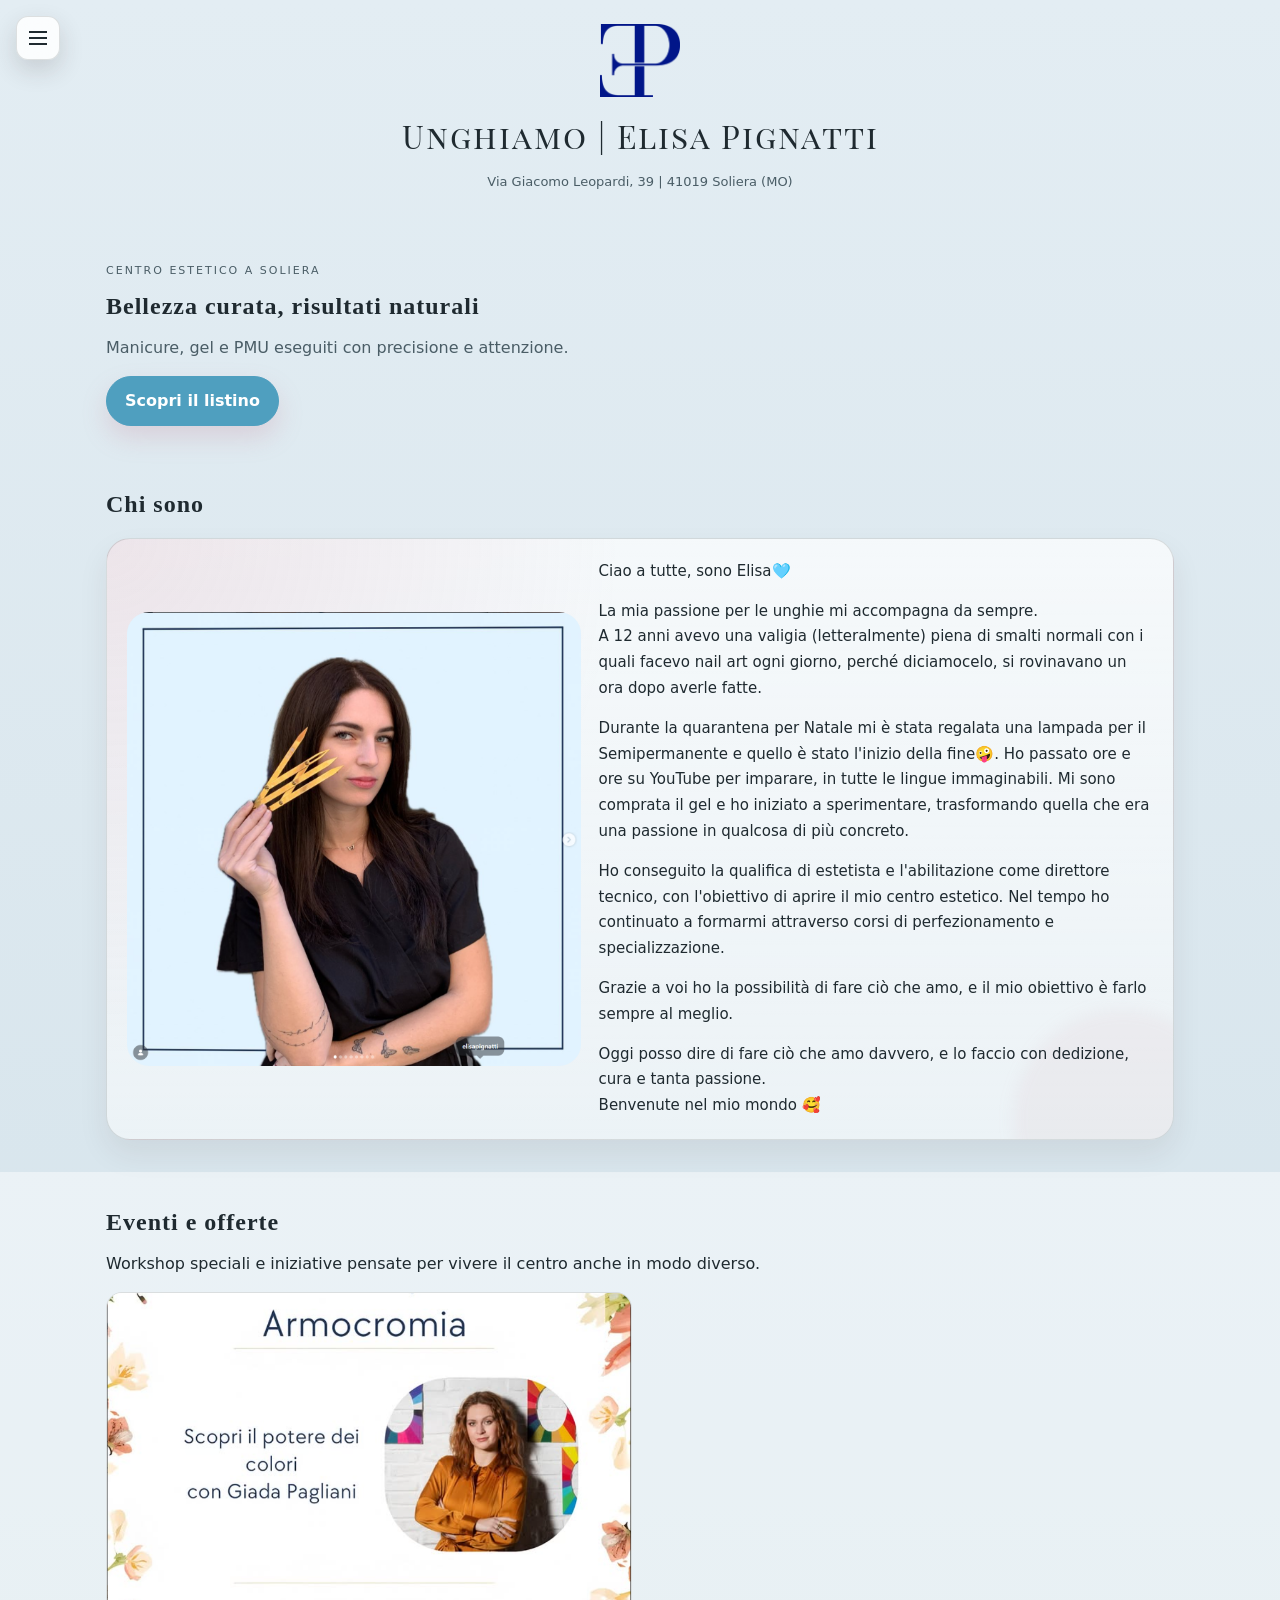
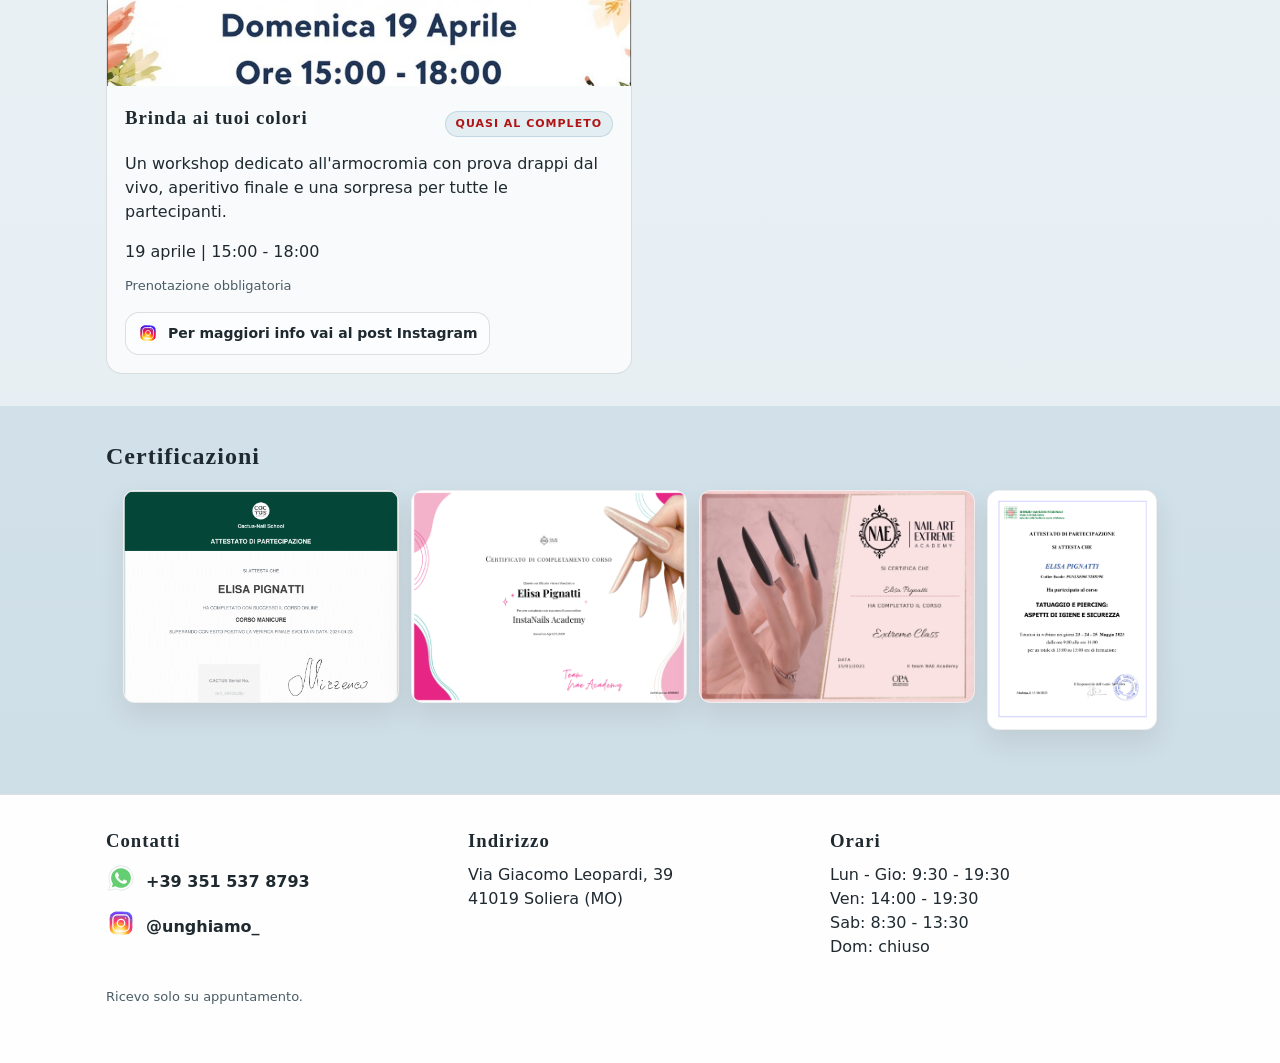
==== commit 5bd9d2c8: "smallchanges" ====
--- a/home.html
+++ b/home.html
@@ -69,37 +69,16 @@
             <img src="Immagini/Generiche/Img_ChiSono.png" alt="Elisa nel suo centro estetico" class="section-photo">
           </figure>
           <div class="about-copy">
-            <p>Ciao a tutte! Sono Elisa🩵</p>
-            <p>Molte mi conoscono già, altre no, altre poco, ho deciso per questo di presentarmi ufficialmente.
-              Ho 23 anni e mezzo (come dicono i bimbi), e tutto è iniziato con gli smalti, che sono la mia passione da quando ho memoria.</p>
-            <p>A 12 anni avevo una valigia (letteralmente) piena di smalti con i quali facevo nail art ogni giorno, perché diciamocelo, si rovinavano un ora dopo averle fatte.</p>
-            <p>Durante la quarantena per Natale mi è stata regalata una lampada per il Semipermanente e quello è stato l'inizio della fine🤪
-              Ho iniziato a provare su di me. Grazie alla quarantena ho guardato ore e ore di video YouTube per imparare, in tutte le lingue immaginabili. Mi sono comprata il gel e ho iniziato a sperimentare e imparare.</p>
-            <p>Una persona molto importante per me continuava a ripetermi di guardare scuole per estetiste e a forza di dai e dai mi sono iscritta.
-              Ho conseguito la qualifica di estetista e l'abilitazione di direttore tecnico per poter aprire un centro estetico.</p>
-            <p>A scuola molte volte mi sono sentita dire di avere “un dono” e sono grata e onorata di averne fatto il mio lavoro.</p>
-            <p>All'inizio di quest'anno ho seguito un corso per il trucco Semipermanente, di cui mi sono innamorata, e un corso per la laminazione a scuola.</p>
-            <p>Quest'anno è stato molto intenso a livello di crescita personale (sono andata a vivere da sola) e professionale, per l'ampliamento delle mie conoscenze e l'aumento delle persone che hanno scelto di affidarsi a me.
-              Di questo vi ringrazio con tutto il cuore e lo farò sempre.Mi date la possibilità di fare quello che amo fare, e ho intenzione di farlo al meglio.</p>
-            <p>Mi sono dilungata anche troppo, quindi…
-              È con grande piacere che vi do il benvenuto nel mio mondo 🥰"</p>
+            <p>Ciao a tutte, sono Elisa🩵<p>
+            <p>La mia passione per le unghie mi accompagna da sempre.
+            <br>A 12 anni avevo una valigia (letteralmente) piena di smalti normali con i quali facevo nail art ogni giorno, perché diciamocelo, si rovinavano un ora dopo averle fatte.</p>
+            <p>Durante la quarantena per Natale mi è stata regalata una lampada per il Semipermanente e quello è stato l'inizio della fine🤪.
+              Ho passato ore e ore su YouTube per imparare, in tutte le lingue immaginabili. Mi sono comprata il gel e ho iniziato a sperimentare, trasformando quella che era una passione in qualcosa di più concreto.</p>
+            <p>Ho conseguito la qualifica di estetista e l'abilitazione come direttore tecnico, con l'obiettivo di aprire il mio centro estetico. Nel tempo ho continuato a formarmi attraverso corsi di perfezionamento e specializzazione.
+            <p>Grazie a voi ho la possibilità di fare ciò che amo, e il mio obiettivo è farlo sempre al meglio.</p>
+            <p>Oggi posso dire di fare ciò che amo davvero, e lo faccio con dedizione, cura e tanta passione. 
+            <br>Benvenute nel mio mondo 🥰</p>
           </div>
-        </div>
-      </div>
-    </section>
-
-    <section class="section" id="servizi">
-      <div class="container">
-        <div class="section-head">
-          <h2>Cosa faccio</h2>
-        </div>
-        <div class="service-grid">
-          <div class="service-item">Manicure e ricostruzione</div>
-          <div class="service-item">Gel e semipermanente</div>
-          <div class="service-item">Nail art personalizzata</div>
-          <div class="service-item">PMU sopracciglia e labbra</div>
-          <div class="service-item">Trattamenti rinforzanti</div>
-          <div class="service-item">Consulenze beauty</div>
         </div>
       </div>
     </section>
@@ -119,13 +98,12 @@
         <div class="section-head">
           <h2>Certificazioni</h2>
         </div>
-        <div class="cert-gallery">
+        <div class="cert-gallery" id="certGallery">
           <article class="cert-card cert-card-landscape">
             <button class="cert-zoom cert-zoom-landscape" type="button" data-certificate-image="Immagini/Attestati/Attestato_CactusNailManicure.png" aria-label="Ingrandisci attestato Cactus Nail Manicure">
               <div class="cert-preview-frame">
                 <img src="Immagini/Attestati/Attestato_CactusNailManicure.png" alt="Anteprima attestato Cactus Nail Manicure" class="cert-preview-image">
               </div>
-              <span class="cert-zoom-icon" aria-hidden="true">+</span>
             </button>
           </article>
           <article class="cert-card cert-card-landscape">
@@ -133,7 +111,6 @@
               <div class="cert-preview-frame">
                 <img src="Immagini/Attestati/Attestato_InstaNailsAcademy.png" alt="Anteprima attestato Insta Nails Academy" class="cert-preview-image">
               </div>
-              <span class="cert-zoom-icon" aria-hidden="true">+</span>
             </button>
           </article>
           <article class="cert-card cert-card-landscape">
@@ -141,7 +118,6 @@
               <div class="cert-preview-frame">
                 <img src="Immagini/Attestati/Attestato_NailArtExtremeAcademy.png" alt="Anteprima attestato Nail Art Extreme Academy" class="cert-preview-image">
               </div>
-              <span class="cert-zoom-icon" aria-hidden="true">+</span>
             </button>
           </article>
           <article class="cert-card cert-card-portrait">
@@ -149,7 +125,6 @@
               <div class="cert-preview-frame">
                 <img src="Immagini/Attestati/Attestato_TatuaggioEPiercing.png" alt="Anteprima attestato Tatuaggio e Piercing" class="cert-preview-image">
               </div>
-              <span class="cert-zoom-icon" aria-hidden="true">+</span>
             </button>
           </article>
         </div>
@@ -185,12 +160,11 @@
         </div>
         <div class="footer-block">
           <h3>Orari</h3>
-          <p>Lun - Sab: 9:00 - 19:00</p>
-          <p>Dom: chiuso</p>
+          <p>Lun - Gio: 9:30 - 19:30<br>Ven: 14:00 - 19:30<br>Sab: 8:30 - 13:30<br>Dom: chiuso</p>
         </div>
       </div>
       <div class="footer-bottom">
-        <p class="footer-note">Ricevo su appuntamento. Prenotazione consigliata.</p>
+        <p class="footer-note">Ricevo solo su appuntamento.</p>
       </div>
     </div>
   </footer>
--- a/style.css
+++ b/style.css
@@ -357,7 +357,7 @@
   --filter-bg-active: #1E6F6A;
   --filter-text-active: #F4EFE6;
 */
-
+/*
   --bg-color: linear-gradient(180deg,#F7ECE8 0%, #F1E4DC 100%);
   --footer-color: #F1E4DC;
   --card-bg: rgba(255,255,255,0.55);
@@ -376,6 +376,69 @@
   --border-soft: rgba(59,42,42,0.12);
   --shadow: 0 18px 40px rgba(59,42,42,0.2);
   --ring: rgba(198,136,156,0.35);
+*/
+
+/*
+  --bg-color: linear-gradient(180deg, #E8F0F4 0%, #DCE7ED 100%);
+  --footer-color: #DCE7ED;
+  --card-bg: rgba(255,255,255,0.6);
+  --card-bg-active: rgba(255,255,255,0.8);
+  --text-main: #2F3E46;
+  --text-secondary: #5C6F77;
+  --filter-bg: rgba(255,255,255,0.75);
+  --filter-text: #2F3E46;
+  --filter-bg-active: #C7D6DF;
+  --filter-text-active: #2F3E46;
+  --accent: #7FA7B8;
+  --accent-strong: #5F8FA3;
+  --accent-contrast: #FFFFFF;
+  --surface: rgba(255,255,255,0.75);
+  --surface-strong: rgba(255,255,255,0.92);
+  --border-soft: rgba(47,62,70,0.12);
+  --shadow: 0 18px 40px rgba(47,62,70,0.18);
+  --ring: rgba(127,167,184,0.35);
+*/
+
+/*
+  --bg-color: linear-gradient(180deg, #E6F3FA 0%, #D4EAF5 100%);
+  --footer-color: #D4EAF5;
+  --card-bg: rgba(255,255,255,0.65);
+  --card-bg-active: rgba(255,255,255,0.85);
+  --text-main: #24363F;
+  --text-secondary: #4F6B78;
+  --filter-bg: rgba(255,255,255,0.8);
+  --filter-text: #24363F;
+  --filter-bg-active: #BFE0EE;
+  --filter-text-active: #1F2F36;
+  --accent: #5FA8D3;
+  --accent-strong: #3F8FC1;
+  --accent-contrast: #FFFFFF;
+  --surface: rgba(255,255,255,0.8);
+  --surface-strong: rgba(255,255,255,0.95);
+  --border-soft: rgba(36,54,63,0.12);
+  --shadow: 0 18px 40px rgba(36,54,63,0.18);
+  --ring: rgba(95,168,211,0.35);
+*/
+
+  --bg-color: linear-gradient(180deg, #E3EDF3 0%, #CCDDE6 100%);
+  --footer-color: #CCDDE6;
+  --card-bg: rgba(255,255,255,0.7);
+  --card-bg-active: rgba(255,255,255,0.9);
+  --text-main: #1F2A30;
+  --text-secondary: #4A5D66;
+  --filter-bg: rgba(255,255,255,0.85);
+  --filter-text: #1F2A30;
+  --filter-bg-active: #AFC9D6;
+  --filter-text-active: #1F2A30;
+  --accent: #4F9FBF;
+  --accent-strong: #b01414;
+  --accent-contrast: #FFFFFF;
+  --surface: rgba(255,255,255,0.85);
+  --surface-strong: rgba(255,255,255,0.98);
+  --border-soft: rgba(31,42,48,0.14);
+  --shadow: 0 20px 50px rgba(31,42,48,0.22);
+  --ring: rgba(79,159,191,0.4);
+
 
 }
 
@@ -448,7 +511,7 @@
   font-size: 16px;
   background: var(--filter-bg-active);
   color: var(--filter-text-active);
-  box-shadow: 0 0px 15px rgba(0,0,0,0.25);
+  box-shadow: 0 0px 8px rgba(0,0,0,0.25);
 }
 
 /* CONTENUTO */
@@ -482,6 +545,7 @@
 .category-header .left {
   display: flex;
   align-items: center;
+  flex-wrap: wrap;
   gap: 8px;
 }
 .section-price {
@@ -489,14 +553,14 @@
   opacity: 0.7;
 }
 
-.toggle {
+.category-toggle {
   margin-left: auto;
   font-size: 22px;
   transform: rotate(90deg);
   transition: transform var(--transition);
   opacity: 0.7;
 }
-.category.open .toggle {
+.category.open .category-toggle {
   transform: rotate(-90deg);
 }
 
@@ -520,19 +584,78 @@
 
 /* TRATTAMENTI */
 .treatment {
-  margin-top: 6px;
+  width: 100%;
+  margin-top: 4px;
+  padding: 6px 0;
+  border: none;
+  background: none;
+  color: inherit;
+  font: inherit;
+  text-align: left;
   cursor: pointer;
 }
 .treatment-header {
   display: flex;
   justify-content: space-between;
   align-items: center;
-}
-
-.treatment-right {
+  gap: 12px;
+}
+
+.treatment-group {
+  margin-top: 4px;
+  border-top: 1px solid rgba(59,42,42,0.08);
+  padding-top: 4px;
+}
+
+.treatment-group:first-child {
+  margin-top: 0;
+  border-top: none;
+  padding-top: 0;
+}
+
+.treatment-group-toggle {
+  width: 100%;
+  padding: 6px 0;
+  border: none;
+  background: none;
+  color: inherit;
+  font: inherit;
+  display: flex;
+  align-items: center;
+  justify-content: space-between;
+  gap: 12px;
+  text-align: left;
+  cursor: pointer;
+}
+
+.treatment-group-title {
+  font-weight: 400;
+}
+
+.treatment-group-right {
   display: flex;
   align-items: center;
   gap: 8px;
+}
+
+.group-toggle {
+  font-size: 18px;
+  opacity: 0.7;
+  transition: transform var(--transition), opacity var(--transition);
+}
+
+.treatment-group.open .group-toggle {
+  transform: rotate(90deg);
+}
+
+.treatment-group-content {
+  display: none;
+  padding: 2px 0 0 14px;
+}
+
+.treatment-group.open .treatment-group-content {
+  display: block;
+  animation: accordionOpen 0.2s ease forwards;
 }
 
 .open-icon {
@@ -565,7 +688,15 @@
   display: inline-flex;
   align-items: center;
   gap: 6px;
-}
+  line-height: 1.35;
+}
+
+.price {
+  flex-shrink: 0;
+  font-weight: 600;
+  white-space: nowrap;
+}
+
 .duration {
   font-size: 13px;
   color: var(--text-secondary);
@@ -597,6 +728,8 @@
   align-items: center;
   justify-content: center;
   z-index: 1200;
+  overflow: hidden;
+  overscroll-behavior: contain;
 }
 .modal.open {
   display: flex;
@@ -611,6 +744,8 @@
   height: 100%;
   padding: 20px;
   overflow-y: auto;
+  overscroll-behavior-y: contain;
+  -webkit-overflow-scrolling: touch;
   animation: modalUp 0.25s ease;
 }
 @keyframes modalUp {
@@ -1069,9 +1204,9 @@
 }
 
 .badge-active {
-  background: rgba(198,136,156,0.18);
+  background: rgba(136, 184, 198, 0.18);
   color: var(--accent-strong);
-  border: 1px solid rgba(198,136,156,0.35);
+  border: 1px solid rgba(136, 170, 198, 0.35);
 }
 
 .badge-expired {
@@ -1088,7 +1223,7 @@
 }
 
 .price-tag {
-  font-weight: 700;
+  font-weight: normal;
   color: var(--text-main);
 }
 
@@ -1171,7 +1306,7 @@
 }
 
 .cert-zoom-landscape .cert-preview-frame {
-  aspect-ratio: 842 / 595;
+  aspect-ratio: 842 / 650;
 }
 
 .cert-zoom-portrait .cert-preview-frame {
@@ -1189,26 +1324,15 @@
   display: block;
 }
 
-.cert-zoom-icon {
-  position: absolute;
-  right: 10px;
-  bottom: 10px;
-  width: 28px;
-  height: 28px;
-  display: inline-flex;
-  align-items: center;
-  justify-content: center;
-  border-radius: 999px;
-  background: rgba(255,255,255,0.9);
-  border: 1px solid rgba(59,42,42,0.08);
-  color: var(--text-main);
-  font-size: 18px;
-  font-weight: 700;
-  box-shadow: 0 8px 18px rgba(59,42,42,0.12);
-}
-
 body.cert-modal-open {
   overflow: hidden;
+}
+
+body.treatment-modal-open {
+  position: fixed;
+  width: 100%;
+  overflow: hidden;
+  overscroll-behavior: none;
 }
 
 .cert-modal-content {
@@ -1243,6 +1367,30 @@
   object-fit: contain;
 }
 
+@media (max-width: 767px) {
+  .cert-gallery {
+    flex-wrap: nowrap;
+    justify-content: flex-start;
+    overflow-x: auto;
+    padding: 4px 6px 10px;
+    scroll-behavior: auto;
+    -ms-overflow-style: none;
+    scrollbar-width: none;
+  }
+
+  .cert-gallery::-webkit-scrollbar {
+    display: none;
+  }
+
+  .cert-card-landscape {
+    width: 220px;
+  }
+
+  .cert-card-portrait {
+    width: 142px;
+  }
+}
+
 
 /* ---------------- BOTTONI ---------------- */
 .btn {
@@ -1298,7 +1446,7 @@
 
 .filter-btn:hover {
   transform: translateY(-1px);
-  box-shadow: 0 10px 20px rgba(0,0,0,0.12);
+  box-shadow: 0 5px 10px rgba(0,0,0,0.12);
 }
 
 .category {
@@ -1318,6 +1466,11 @@
 
 .treatment:hover {
   transform: translateX(4px);
+}
+
+.treatment-group-toggle:hover .group-toggle {
+  transform: translateX(2px);
+  opacity: 1;
 }
 
 .modal-image {
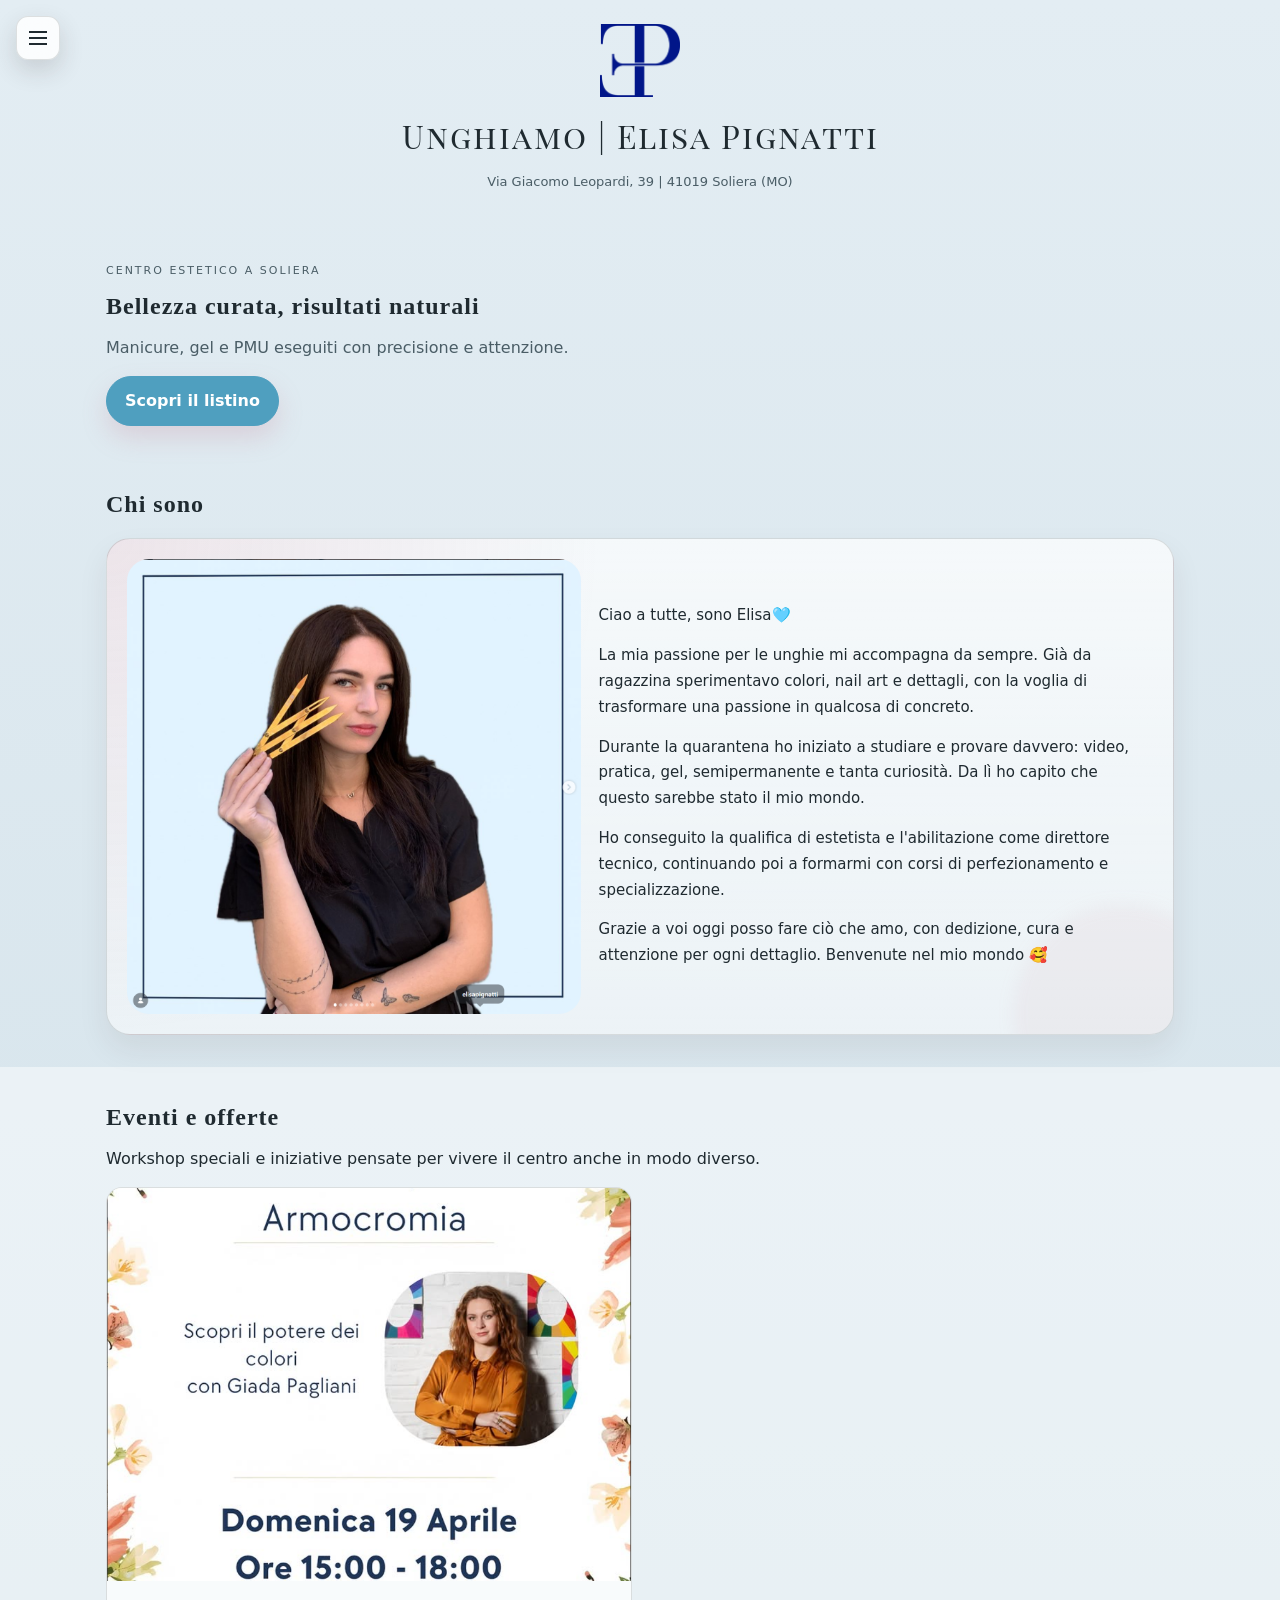
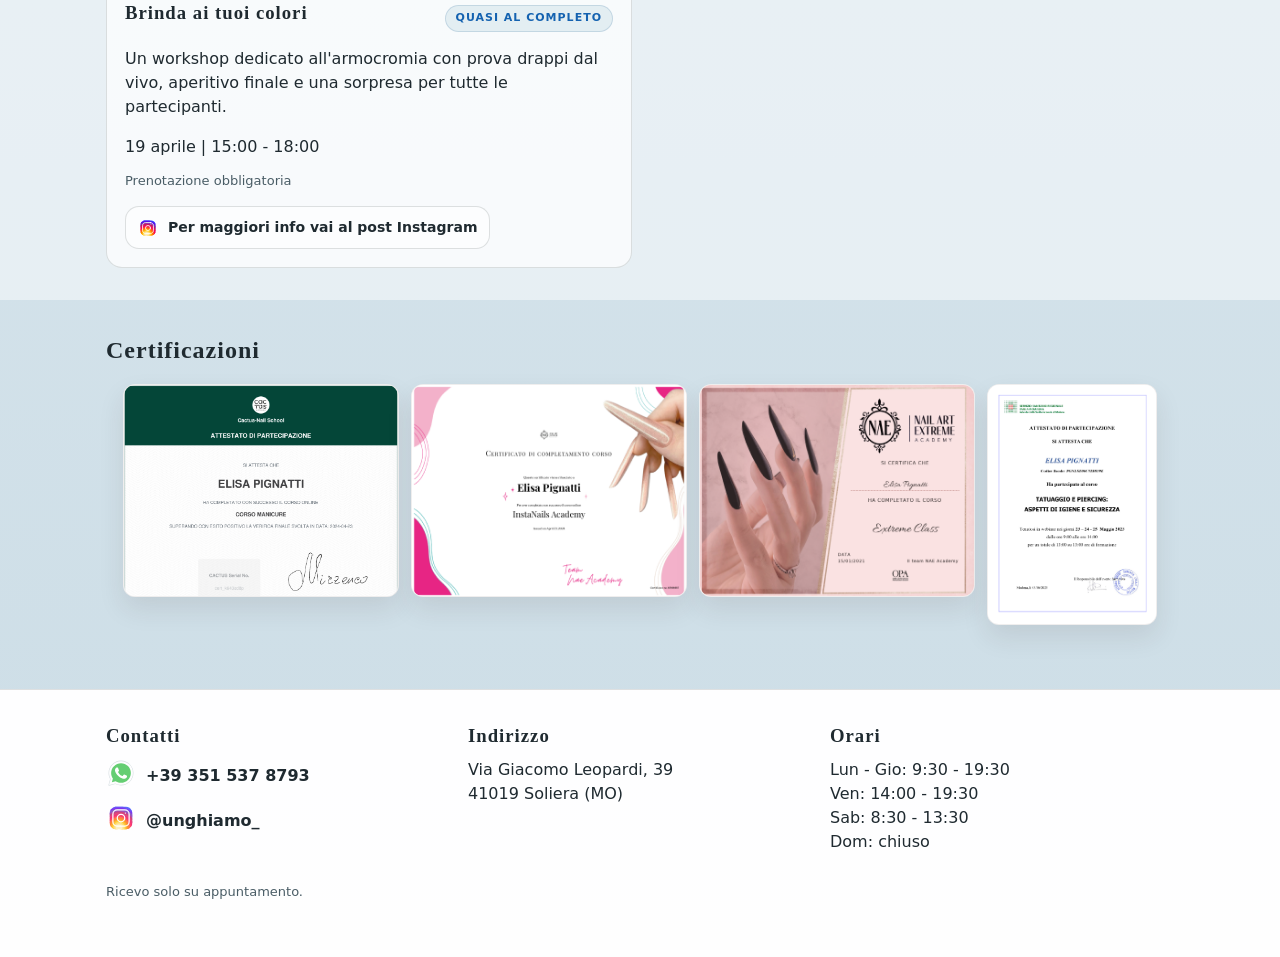
==== commit 366e500f: "small changes" ====
--- a/home.html
+++ b/home.html
@@ -25,7 +25,6 @@
       <a href="#top" class="menu-primary" aria-current="page">Home</a>
       <div class="menu-subnav">
         <a href="#chi-sono" class="menu-subitem">Chi sono</a>
-        <a href="#servizi" class="menu-subitem">Cosa faccio</a>
         <a href="#eventi" class="menu-subitem">Eventi e offerte</a>
         <a href="#certificazioni" class="menu-subitem">Certificazioni</a>
         <a href="#contatti" class="menu-subitem">Contatti</a>
@@ -69,15 +68,11 @@
             <img src="Immagini/Generiche/Img_ChiSono.png" alt="Elisa nel suo centro estetico" class="section-photo">
           </figure>
           <div class="about-copy">
-            <p>Ciao a tutte, sono Elisa🩵<p>
-            <p>La mia passione per le unghie mi accompagna da sempre.
-            <br>A 12 anni avevo una valigia (letteralmente) piena di smalti normali con i quali facevo nail art ogni giorno, perché diciamocelo, si rovinavano un ora dopo averle fatte.</p>
-            <p>Durante la quarantena per Natale mi è stata regalata una lampada per il Semipermanente e quello è stato l'inizio della fine🤪.
-              Ho passato ore e ore su YouTube per imparare, in tutte le lingue immaginabili. Mi sono comprata il gel e ho iniziato a sperimentare, trasformando quella che era una passione in qualcosa di più concreto.</p>
-            <p>Ho conseguito la qualifica di estetista e l'abilitazione come direttore tecnico, con l'obiettivo di aprire il mio centro estetico. Nel tempo ho continuato a formarmi attraverso corsi di perfezionamento e specializzazione.
-            <p>Grazie a voi ho la possibilità di fare ciò che amo, e il mio obiettivo è farlo sempre al meglio.</p>
-            <p>Oggi posso dire di fare ciò che amo davvero, e lo faccio con dedizione, cura e tanta passione. 
-            <br>Benvenute nel mio mondo 🥰</p>
+            <p>Ciao a tutte, sono Elisa🩵</p>
+            <p>La mia passione per le unghie mi accompagna da sempre. Già da ragazzina sperimentavo colori, nail art e dettagli, con la voglia di trasformare una passione in qualcosa di concreto.</p>
+            <p>Durante la quarantena ho iniziato a studiare e provare davvero: video, pratica, gel, semipermanente e tanta curiosità. Da lì ho capito che questo sarebbe stato il mio mondo.</p>
+            <p>Ho conseguito la qualifica di estetista e l'abilitazione come direttore tecnico, continuando poi a formarmi con corsi di perfezionamento e specializzazione.</p>
+            <p>Grazie a voi oggi posso fare ciò che amo, con dedizione, cura e attenzione per ogni dettaglio. Benvenute nel mio mondo 🥰</p>
           </div>
         </div>
       </div>
--- a/style.css
+++ b/style.css
@@ -379,6 +379,7 @@
 */
 
 /*
+
   --bg-color: linear-gradient(180deg, #E8F0F4 0%, #DCE7ED 100%);
   --footer-color: #DCE7ED;
   --card-bg: rgba(255,255,255,0.6);
@@ -431,7 +432,7 @@
   --filter-bg-active: #AFC9D6;
   --filter-text-active: #1F2A30;
   --accent: #4F9FBF;
-  --accent-strong: #b01414;
+  --accent-strong: #1462b0;
   --accent-contrast: #FFFFFF;
   --surface: rgba(255,255,255,0.85);
   --surface-strong: rgba(255,255,255,0.98);
@@ -1125,21 +1126,6 @@
   margin-bottom: 0;
 }
 
-.service-grid {
-  display: grid;
-  gap: 12px;
-  grid-template-columns: repeat(2, minmax(0, 1fr));
-}
-
-.service-item {
-  padding: 14px 16px;
-  background: var(--surface);
-  border-radius: 999px;
-  border: 1px solid var(--border-soft);
-  font-weight: 600;
-  text-align: center;
-}
-
 .cards {
   display: grid;
   gap: 16px;
@@ -1570,10 +1556,6 @@
     width: 170px;
   }
 
-  .service-grid {
-    grid-template-columns: repeat(3, minmax(0, 1fr));
-  }
-
   .footer-grid {
     grid-template-columns: repeat(3, minmax(0, 1fr));
   }
